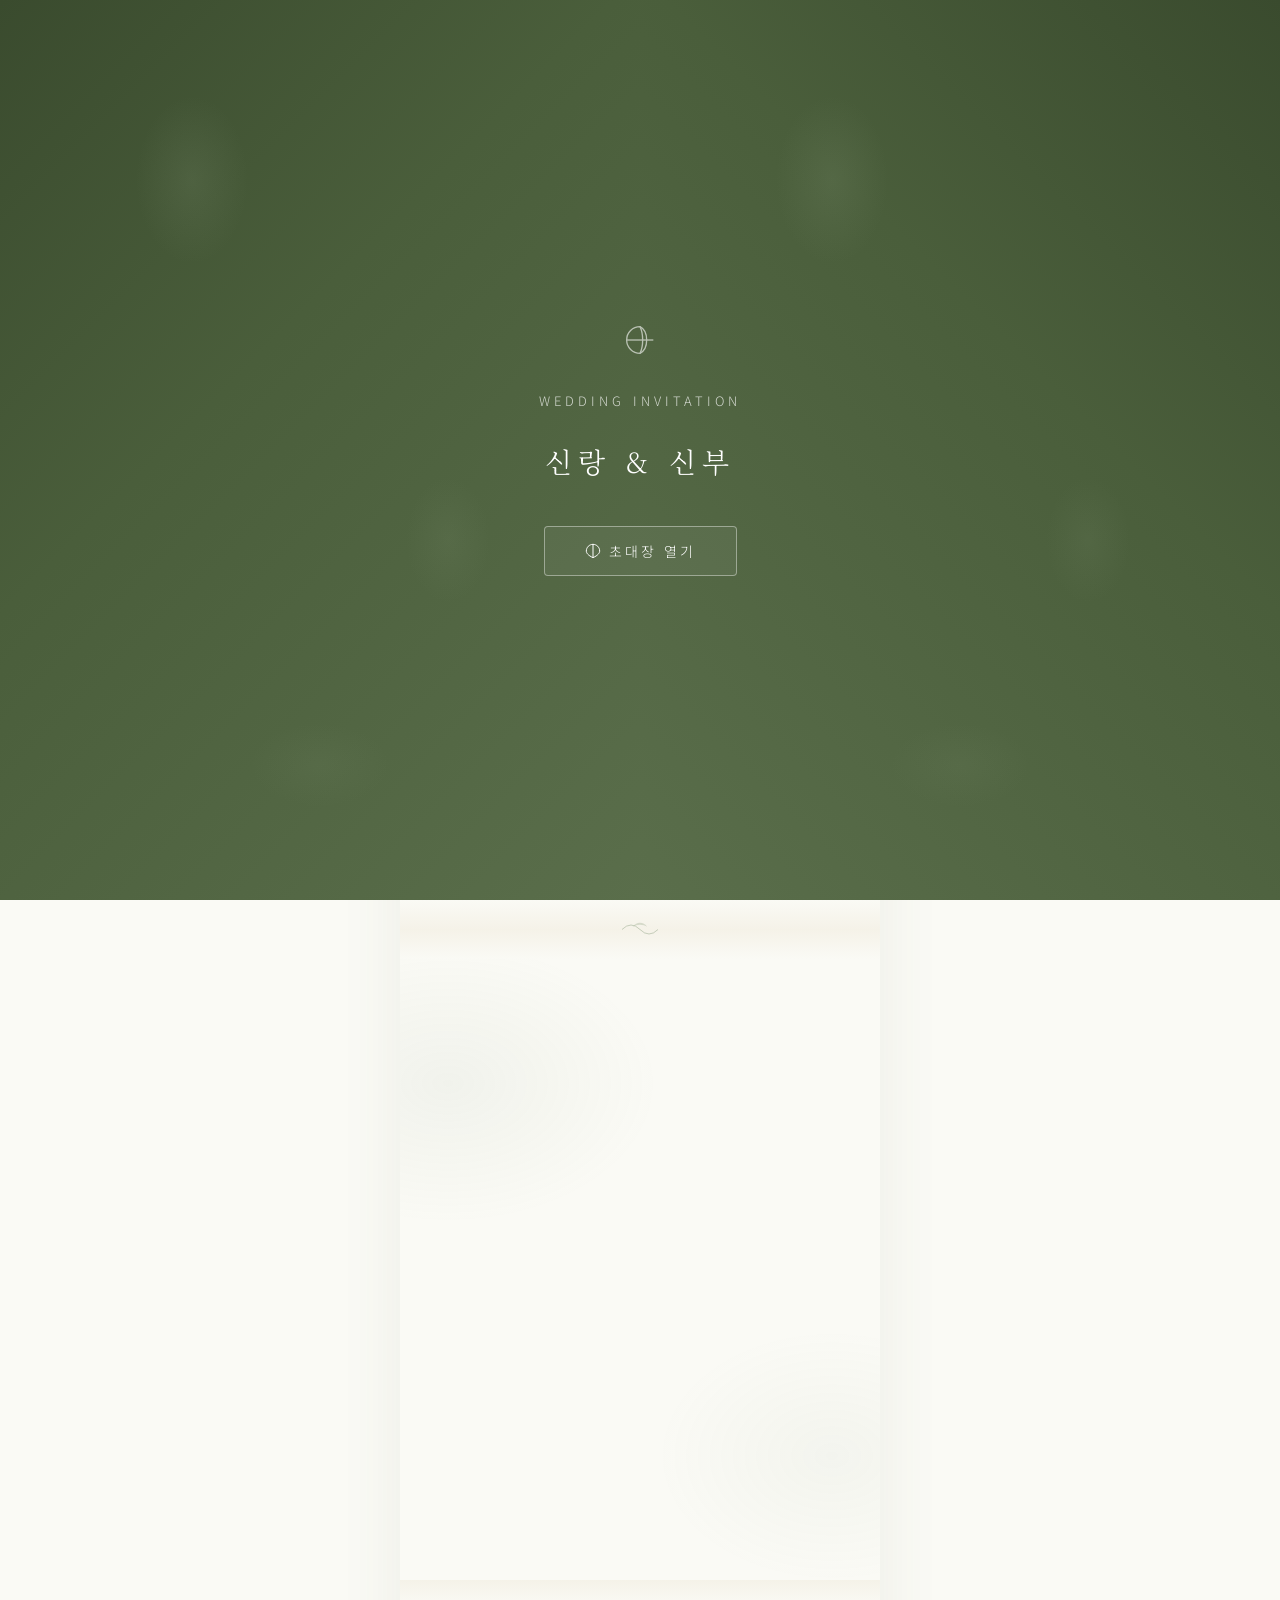
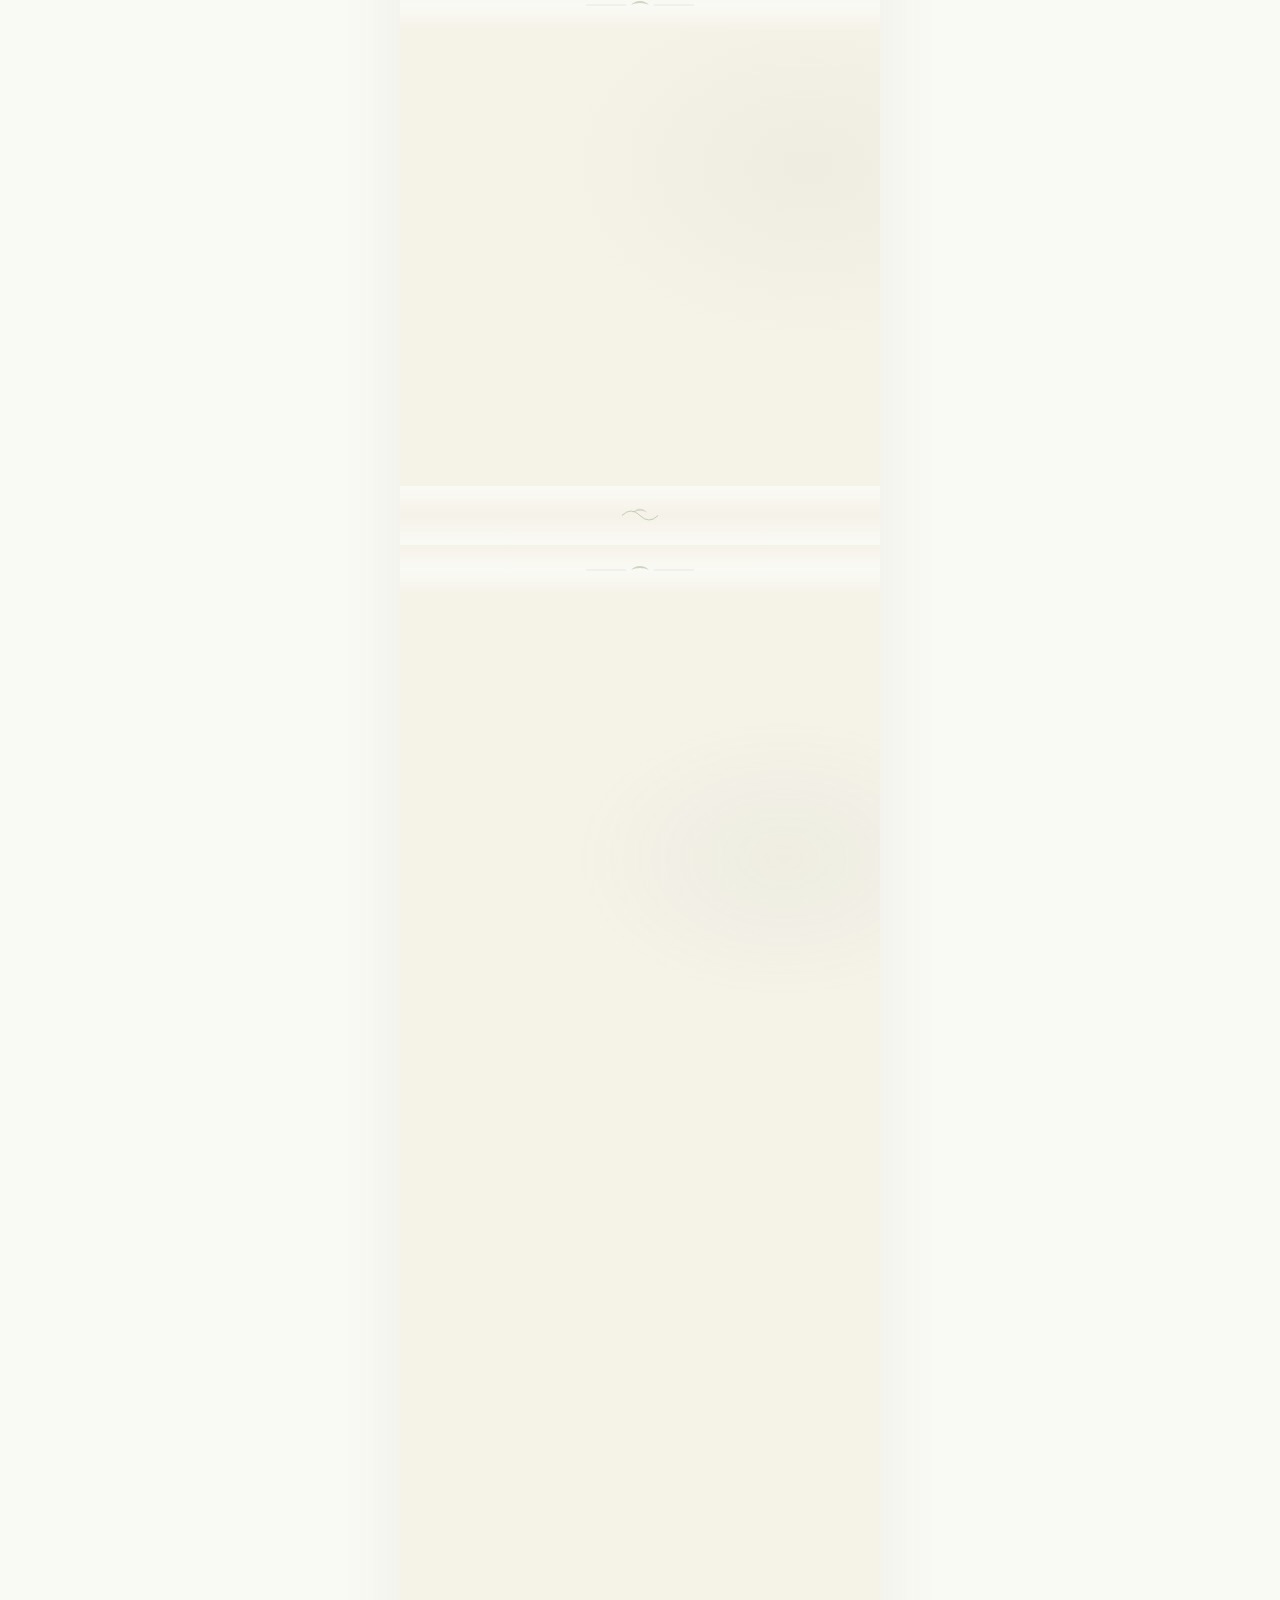
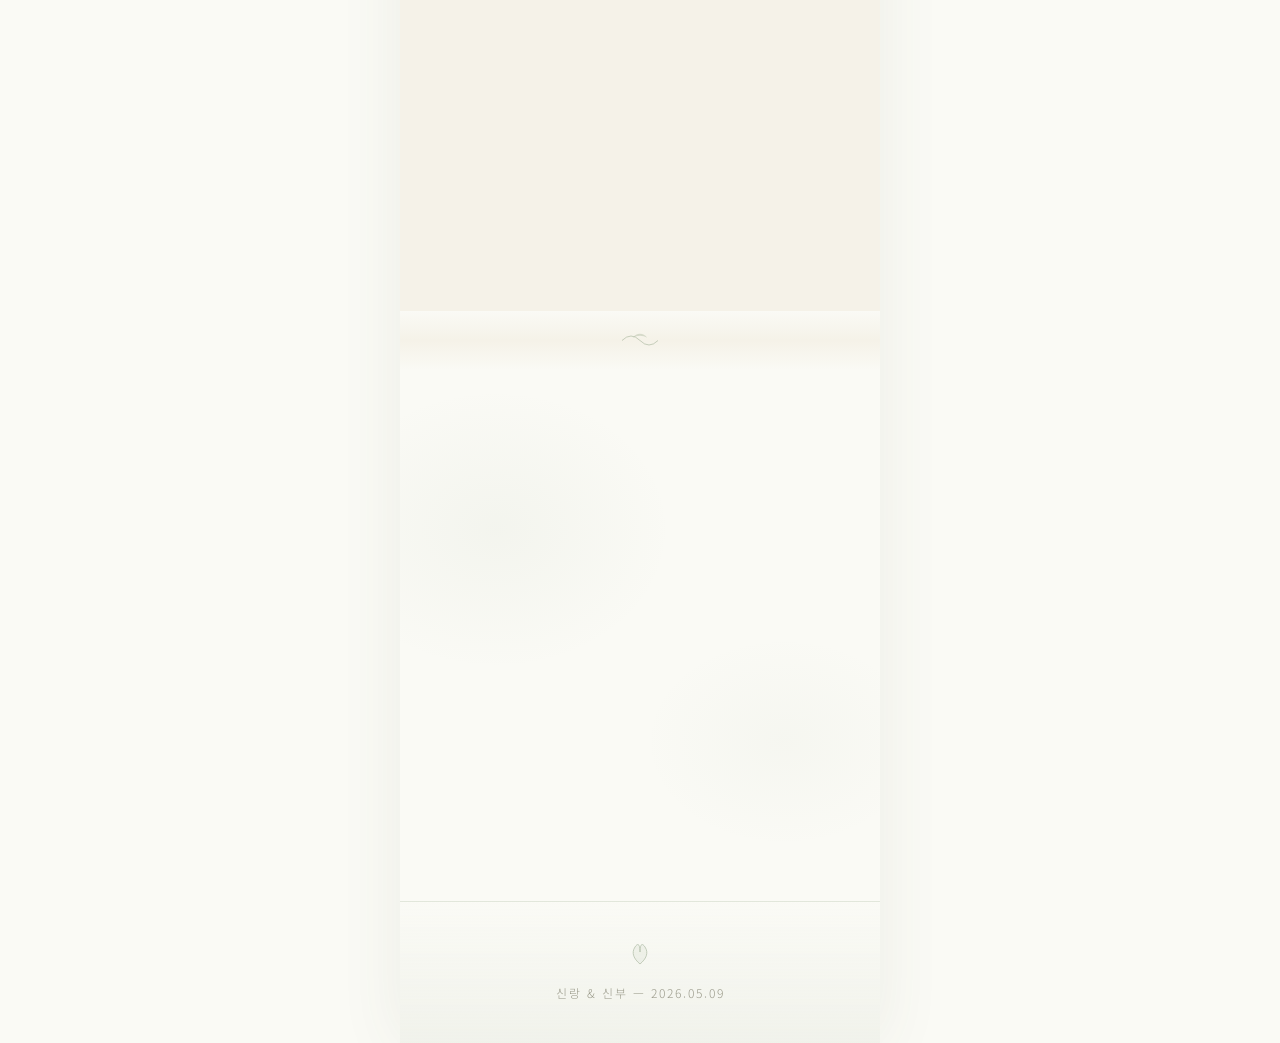
==== nature-green/index.html @ 56ec7556 "Normalize line endings and update location image Co-Authored-By: Claude Opus 4.6 (1M context) <norep" ====
<!DOCTYPE html>
<html lang="ko">
<head>
  <meta charset="UTF-8">
  <meta name="viewport" content="width=device-width, initial-scale=1.0, viewport-fit=cover">
  <meta name="format-detection" content="telephone=no">

  <!-- Meta / OG tags - config.js 값으로 script에서 동적 설정 -->
  <meta property="og:type" content="website">
  <meta property="og:title" content="">
  <meta property="og:description" content="">
  <meta property="og:image" content="">
  <meta name="description" content="">

  <title>Wedding Invitation</title>

  <!-- Fonts -->
  <link rel="preconnect" href="https://fonts.googleapis.com">
  <link rel="preconnect" href="https://fonts.gstatic.com" crossorigin>
  <link href="https://fonts.googleapis.com/css2?family=Noto+Serif+KR:wght@200;300;400;500;600;700&family=Noto+Sans+KR:wght@300;400;500;600&display=swap" rel="stylesheet">

  <link rel="stylesheet" href="styles.css">
  <script src="config.js"></script>
</head>
<body>

  <!-- ═══ Curtain Opening Animation ═══ -->
  <div id="curtain" class="curtain">
    <div class="curtain__left"></div>
    <div class="curtain__right"></div>
    <div class="curtain__content">
      <div class="curtain__leaf-icon">
        <svg width="32" height="32" viewBox="0 0 24 24" fill="none" stroke="currentColor" stroke-width="1"><path d="M12 2C6.5 2 2 6.5 2 12s4.5 10 10 10c1.5-3 2-6.5 2-10S13.5 5 12 2z"/><path d="M12 2c3 1.5 5 5 5 10s-2 8.5-5 10"/><path d="M2 12h20"/></svg>
      </div>
      <p class="curtain__subtitle">Wedding Invitation</p>
      <p class="curtain__names" id="curtainNames"></p>
      <button class="curtain__btn" id="curtainBtn">
        <svg width="16" height="16" viewBox="0 0 24 24" fill="none" stroke="currentColor" stroke-width="1.5"><path d="M12 2C6.5 2 2 6.5 2 12c0 3 2.5 6.5 10 10 7.5-3.5 10-7 10-10 0-5.5-4.5-10-10-10z"/><path d="M12 2v20"/></svg>
        초대장 열기
      </button>
    </div>
  </div>

  <!-- ═══ Falling Leaves ═══ -->
  <canvas id="leafCanvas" class="leaf-canvas"></canvas>

  <!-- ═══ Toast Notification ═══ -->
  <div id="toast" class="toast" aria-live="polite"></div>

  <!-- ═══ Photo Viewer Modal ═══ -->
  <div id="photoModal" class="photo-modal" role="dialog" aria-modal="true" aria-label="사진 보기">
    <button class="photo-modal__close" id="modalClose" aria-label="닫기">&times;</button>
    <button class="photo-modal__nav photo-modal__nav--prev" id="modalPrev" aria-label="이전 사진">&#8249;</button>
    <button class="photo-modal__nav photo-modal__nav--next" id="modalNext" aria-label="다음 사진">&#8250;</button>
    <div class="photo-modal__container" id="modalContainer">
      <img class="photo-modal__img" id="modalImg" src="" alt="사진" draggable="false">
    </div>
    <div class="photo-modal__counter" id="modalCounter"></div>
  </div>

  <!-- ═══ Main Content ═══ -->
  <main id="mainContent" class="main-content">

    <!-- ─── Hero Section ─── -->
    <section class="section hero" id="hero">
      <div class="hero__overlay"></div>
      <img class="hero__photo" id="heroPhoto" src="" alt="웨딩 사진" loading="eager">
      <div class="hero__content">
        <p class="hero__label animate-item" data-animate="fade-down">Wedding Invitation</p>
        <h1 class="hero__names animate-item" data-animate="fade-up" id="heroNames"></h1>
        <div class="hero__divider animate-item" data-animate="fade-in">
          <svg width="60" height="20" viewBox="0 0 60 20" fill="none">
            <path d="M5 10 Q15 2 30 10 Q45 18 55 10" stroke="rgba(255,255,255,0.5)" stroke-width="1" fill="none"/>
            <path d="M25 8 C28 3 32 3 35 8 C32 6 28 6 25 8z" fill="rgba(255,255,255,0.4)"/>
          </svg>
        </div>
        <p class="hero__date animate-item" data-animate="fade-up" id="heroDate"></p>
        <p class="hero__venue animate-item" data-animate="fade-up" id="heroVenue"></p>
      </div>

      <!-- Countdown -->
      <div class="countdown animate-item" data-animate="fade-up" id="countdown">
        <p class="countdown__label" id="countdownLabel"></p>
        <div class="countdown__timer">
          <div class="countdown__item">
            <span class="countdown__number" id="countDays">0</span>
            <span class="countdown__unit">일</span>
          </div>
          <div class="countdown__sep">:</div>
          <div class="countdown__item">
            <span class="countdown__number" id="countHours">0</span>
            <span class="countdown__unit">시간</span>
          </div>
          <div class="countdown__sep">:</div>
          <div class="countdown__item">
            <span class="countdown__number" id="countMinutes">0</span>
            <span class="countdown__unit">분</span>
          </div>
          <div class="countdown__sep">:</div>
          <div class="countdown__item">
            <span class="countdown__number" id="countSeconds">0</span>
            <span class="countdown__unit">초</span>
          </div>
        </div>
      </div>
    </section>

    <!-- ─── Leaf Divider ─── -->
    <div class="leaf-divider" aria-hidden="true">
      <svg viewBox="0 0 200 30" preserveAspectRatio="none">
        <path d="M80 15 Q90 5 100 15 Q110 25 120 15" stroke="var(--color-sage)" stroke-width="1" fill="none" opacity="0.5"/>
        <path d="M92 12 C96 6 104 6 108 12 C104 9 96 9 92 12z" fill="var(--color-sage)" opacity="0.3"/>
      </svg>
    </div>

    <!-- ─── Greeting Section ─── -->
    <section class="section greeting" id="greeting">
      <div class="section__inner">
        <div class="botanical-ornament animate-item" data-animate="fade-in" aria-hidden="true">
          <svg width="40" height="50" viewBox="0 0 40 50" fill="none">
            <path d="M20 48 L20 20" stroke="var(--color-sage)" stroke-width="1"/>
            <path d="M20 35 C12 30 8 22 12 15 C16 8 20 12 20 20" stroke="var(--color-sage)" stroke-width="1" fill="var(--color-sage)" fill-opacity="0.15"/>
            <path d="M20 30 C28 25 32 17 28 10 C24 3 20 7 20 15" stroke="var(--color-sage)" stroke-width="1" fill="var(--color-sage)" fill-opacity="0.15"/>
            <path d="M20 25 C14 22 11 16 14 11 C17 6 20 9 20 14" stroke="var(--color-forest)" stroke-width="0.8" fill="var(--color-forest)" fill-opacity="0.1"/>
          </svg>
        </div>
        <h2 class="section__title animate-item" data-animate="fade-up" id="greetingTitle"></h2>
        <p class="greeting__text animate-item" data-animate="fade-up" id="greetingContent"></p>
        <div class="greeting__parents animate-item" data-animate="fade-up" id="greetingParents"></div>
      </div>
    </section>

    <!-- ─── Leaf Divider ─── -->
    <div class="leaf-divider leaf-divider--alt" aria-hidden="true">
      <svg viewBox="0 0 200 20" preserveAspectRatio="none">
        <line x1="40" y1="10" x2="85" y2="10" stroke="var(--color-sage)" stroke-width="0.5" opacity="0.4"/>
        <path d="M90 10 C95 4 105 4 110 10 C105 7 95 7 90 10z" fill="var(--color-sage)" opacity="0.4"/>
        <line x1="115" y1="10" x2="160" y2="10" stroke="var(--color-sage)" stroke-width="0.5" opacity="0.4"/>
      </svg>
    </div>

    <!-- ─── Story Section ─── -->
    <section class="section story" id="story">
      <div class="section__inner">
        <h2 class="section__title animate-item" data-animate="fade-up" id="storyTitle"></h2>
        <p class="story__text animate-item" data-animate="fade-up" id="storyContent"></p>
        <div class="story__photos" id="storyPhotos"></div>
      </div>
    </section>

    <!-- ─── Leaf Divider ─── -->
    <div class="leaf-divider" aria-hidden="true">
      <svg viewBox="0 0 200 30" preserveAspectRatio="none">
        <path d="M80 15 Q90 5 100 15 Q110 25 120 15" stroke="var(--color-sage)" stroke-width="1" fill="none" opacity="0.5"/>
        <path d="M92 12 C96 6 104 6 108 12 C104 9 96 9 92 12z" fill="var(--color-sage)" opacity="0.3"/>
      </svg>
    </div>

    <!-- ─── Gallery Section ─── -->
    <section class="section gallery" id="gallery">
      <div class="section__inner">
        <h2 class="section__title animate-item" data-animate="fade-up">갤러리</h2>
        <div class="gallery__grid" id="galleryGrid"></div>
      </div>
    </section>

    <!-- ─── Leaf Divider ─── -->
    <div class="leaf-divider leaf-divider--alt" aria-hidden="true">
      <svg viewBox="0 0 200 20" preserveAspectRatio="none">
        <line x1="40" y1="10" x2="85" y2="10" stroke="var(--color-sage)" stroke-width="0.5" opacity="0.4"/>
        <path d="M90 10 C95 4 105 4 110 10 C105 7 95 7 90 10z" fill="var(--color-sage)" opacity="0.4"/>
        <line x1="115" y1="10" x2="160" y2="10" stroke="var(--color-sage)" stroke-width="0.5" opacity="0.4"/>
      </svg>
    </div>

    <!-- ─── Location Section ─── -->
    <section class="section location" id="location">
      <div class="section__inner">
        <h2 class="section__title animate-item" data-animate="fade-up">오시는 길</h2>
        <div class="location__info animate-item" data-animate="fade-up">
          <p class="location__venue" id="locationVenue"></p>
          <p class="location__hall" id="locationHall"></p>
          <p class="location__address" id="locationAddress"></p>
          <p class="location__tel" id="locationTel"></p>
        </div>
        <button class="btn btn--text location__copy animate-item" data-animate="fade-up" id="copyAddressBtn">
          <svg width="16" height="16" viewBox="0 0 24 24" fill="none" stroke="currentColor" stroke-width="1.5"><rect x="9" y="9" width="13" height="13" rx="2"/><path d="M5 15H4a2 2 0 01-2-2V4a2 2 0 012-2h9a2 2 0 012 2v1"/></svg>
          주소 복사
        </button>
        <div class="location__map animate-item" data-animate="scale-in">
          <img class="location__map-img" id="locationMapImg" src="" alt="약도" loading="lazy">
        </div>
        <div class="location__links animate-item" data-animate="fade-up">
          <a class="btn btn--kakao" id="kakaoMapBtn" href="#" target="_blank" rel="noopener">카카오맵</a>
          <a class="btn btn--naver" id="naverMapBtn" href="#" target="_blank" rel="noopener">네이버지도</a>
        </div>

        <!-- Calendar -->
        <div class="calendar-inline animate-item" data-animate="scale-in">
          <div class="calendar" id="calendarGrid"></div>
          <div class="calendar-actions">
            <a class="btn btn--outline" id="googleCalBtn" href="#" target="_blank" rel="noopener">
              <svg width="18" height="18" viewBox="0 0 24 24" fill="none" stroke="currentColor" stroke-width="1.5"><rect x="3" y="4" width="18" height="18" rx="2"/><path d="M16 2v4M8 2v4M3 10h18M8 14h.01M12 14h.01M16 14h.01M8 18h.01M12 18h.01"/></svg>
              Google 캘린더
            </a>
            <button class="btn btn--outline" id="icsDownloadBtn">
              <svg width="18" height="18" viewBox="0 0 24 24" fill="none" stroke="currentColor" stroke-width="1.5"><rect x="3" y="4" width="18" height="18" rx="2"/><path d="M16 2v4M8 2v4M3 10h18"/><path d="M12 14v4M10 16l2 2 2-2"/></svg>
              Apple 캘린더
            </button>
          </div>
        </div>
      </div>
    </section>

    <!-- ─── Leaf Divider ─── -->
    <div class="leaf-divider" aria-hidden="true">
      <svg viewBox="0 0 200 30" preserveAspectRatio="none">
        <path d="M80 15 Q90 5 100 15 Q110 25 120 15" stroke="var(--color-sage)" stroke-width="1" fill="none" opacity="0.5"/>
        <path d="M92 12 C96 6 104 6 108 12 C104 9 96 9 92 12z" fill="var(--color-sage)" opacity="0.3"/>
      </svg>
    </div>

    <!-- ─── Account Section (축의금) ─── -->
    <section class="section account" id="account">
      <div class="section__inner">
        <div class="botanical-ornament animate-item" data-animate="fade-in" aria-hidden="true">
          <svg width="30" height="30" viewBox="0 0 30 30" fill="none">
            <path d="M15 28 C8 22 3 15 8 8 C13 1 15 8 15 15" stroke="var(--color-sage)" stroke-width="1" fill="var(--color-sage)" fill-opacity="0.15"/>
            <path d="M15 28 C22 22 27 15 22 8 C17 1 15 8 15 15" stroke="var(--color-sage)" stroke-width="1" fill="var(--color-sage)" fill-opacity="0.15"/>
          </svg>
        </div>
        <h2 class="section__title animate-item" data-animate="fade-up">마음 전하실 곳</h2>
        <p class="account__desc animate-item" data-animate="fade-up">축하의 마음을 담아 축의금을 전달해 보세요.</p>

        <!-- Groom Accounts -->
        <div class="accordion animate-item" data-animate="fade-up">
          <button class="accordion__trigger" id="groomAccordion" aria-expanded="false">
            <span class="accordion__icon">
              <svg width="16" height="16" viewBox="0 0 24 24" fill="none" stroke="currentColor" stroke-width="1.5"><path d="M12 2C6.5 2 2 6.5 2 12c0 3 2.5 6.5 10 10 7.5-3.5 10-7 10-10 0-5.5-4.5-10-10-10z"/><path d="M12 2v20"/></svg>
            </span>
            <span>신랑측 계좌번호</span>
            <svg class="accordion__arrow" width="20" height="20" viewBox="0 0 24 24" fill="none" stroke="currentColor" stroke-width="2"><polyline points="6 9 12 15 18 9"/></svg>
          </button>
          <div class="accordion__panel" id="groomAccordionPanel">
            <div class="accordion__panel-inner" id="groomAccountList"></div>
          </div>
        </div>

        <!-- Bride Accounts -->
        <div class="accordion animate-item" data-animate="fade-up">
          <button class="accordion__trigger" id="brideAccordion" aria-expanded="false">
            <span class="accordion__icon">
              <svg width="16" height="16" viewBox="0 0 24 24" fill="none" stroke="currentColor" stroke-width="1.5"><path d="M12 2C6.5 2 2 6.5 2 12c0 3 2.5 6.5 10 10 7.5-3.5 10-7 10-10 0-5.5-4.5-10-10-10z"/><path d="M12 2v20"/></svg>
            </span>
            <span>신부측 계좌번호</span>
            <svg class="accordion__arrow" width="20" height="20" viewBox="0 0 24 24" fill="none" stroke="currentColor" stroke-width="2"><polyline points="6 9 12 15 18 9"/></svg>
          </button>
          <div class="accordion__panel" id="brideAccordionPanel">
            <div class="accordion__panel-inner" id="brideAccountList"></div>
          </div>
        </div>
      </div>
    </section>

    <!-- ─── Footer ─── -->
    <footer class="footer">
      <div class="footer__leaf" aria-hidden="true">
        <svg width="20" height="24" viewBox="0 0 20 24" fill="none">
          <path d="M10 22 C4 17 1 11 5 5 C9 -1 10 5 10 10" stroke="var(--color-sage)" stroke-width="0.8" fill="var(--color-sage)" fill-opacity="0.15"/>
          <path d="M10 22 C16 17 19 11 15 5 C11 -1 10 5 10 10" stroke="var(--color-sage)" stroke-width="0.8" fill="var(--color-sage)" fill-opacity="0.15"/>
        </svg>
      </div>
      <p class="footer__text" id="footerText"></p>
    </footer>

  </main>

  <script src="script.js"></script>
</body>
</html>
---- nature-green/styles.css ----
/* ═══════════════════════════════════════════
   Nature Green Wedding Invitation
   Korean Mobile 청첩장 - Styles
   ═══════════════════════════════════════════ */

/* ─── CSS Variables ─── */
:root {
  --color-sage: #8B9E7E;
  --color-sage-light: #a8b89e;
  --color-sage-lighter: #c5d2bc;
  --color-forest: #4A5E3B;
  --color-forest-dark: #3a4b2e;
  --color-cream: #F5F2E8;
  --color-warm-white: #FAFAF5;
  --color-brown: #8B7355;
  --color-brown-light: #a89578;

  --color-bg: var(--color-warm-white);
  --color-bg-warm: var(--color-cream);
  --color-bg-card: #ffffff;
  --color-text: #3d3d32;
  --color-text-light: #6b6b5e;
  --color-text-muted: #9a9a8a;
  --color-accent: var(--color-sage);
  --color-accent-light: var(--color-sage-light);
  --color-accent-dark: var(--color-forest);
  --color-border: #ddd8cc;
  --color-divider: #ccc7b8;
  --color-overlay: rgba(58, 64, 50, 0.6);
  --color-kakao: #fee500;
  --color-naver: #03c75a;
  --color-white: #ffffff;
  --color-toast-bg: rgba(74, 94, 59, 0.92);

  --font-serif: 'Noto Serif KR', 'Georgia', serif;
  --font-sans: 'Noto Sans KR', 'Apple SD Gothic Neo', sans-serif;

  --spacing-xs: 0.5rem;
  --spacing-sm: 1rem;
  --spacing-md: 1.5rem;
  --spacing-lg: 2.5rem;
  --spacing-xl: 4rem;
  --spacing-2xl: 6rem;

  --radius-sm: 4px;
  --radius-md: 8px;
  --radius-lg: 16px;

  --transition: 0.3s ease;
  --transition-slow: 0.6s ease;

  --safe-top: env(safe-area-inset-top, 0px);
  --safe-bottom: env(safe-area-inset-bottom, 0px);
  --safe-left: env(safe-area-inset-left, 0px);
  --safe-right: env(safe-area-inset-right, 0px);
}

/* ─── Reset & Base ─── */
*,
*::before,
*::after {
  margin: 0;
  padding: 0;
  box-sizing: border-box;
}

html {
  font-size: 16px;
  -webkit-text-size-adjust: 100%;
  scroll-behavior: smooth;
}

body {
  font-family: var(--font-serif);
  color: var(--color-text);
  background-color: var(--color-bg);
  line-height: 1.8;
  -webkit-font-smoothing: antialiased;
  -moz-osx-font-smoothing: grayscale;
  overflow-x: hidden;
  padding-top: var(--safe-top);
  padding-bottom: var(--safe-bottom);
  padding-left: var(--safe-left);
  padding-right: var(--safe-right);
}

body.no-scroll {
  overflow: hidden;
  position: fixed;
  width: 100%;
}

img {
  display: block;
  max-width: 100%;
  height: auto;
}

button {
  cursor: pointer;
  font-family: inherit;
  border: none;
  background: none;
  color: inherit;
}

a {
  color: inherit;
  text-decoration: none;
}

/* ─── Utility ─── */
.sr-only {
  position: absolute;
  width: 1px;
  height: 1px;
  padding: 0;
  margin: -1px;
  overflow: hidden;
  clip: rect(0, 0, 0, 0);
  white-space: nowrap;
  border: 0;
}

/* ═══════════════════════════════════════════
   Curtain Opening Animation
   ═══════════════════════════════════════════ */
.curtain {
  position: fixed;
  inset: 0;
  z-index: 9999;
  display: flex;
  align-items: center;
  justify-content: center;
}

.curtain__left,
.curtain__right {
  position: absolute;
  top: 0;
  width: 50%;
  height: 100%;
  transition: transform 1.2s cubic-bezier(0.77, 0, 0.18, 1);
  will-change: transform;
}

.curtain__left {
  left: 0;
  background: linear-gradient(135deg, #3a4b2e 0%, #4A5E3B 40%, #5a6e4b 100%);
}

.curtain__right {
  right: 0;
  background: linear-gradient(225deg, #3a4b2e 0%, #4A5E3B 40%, #5a6e4b 100%);
}

/* Botanical texture on curtain panels */
.curtain__left::after,
.curtain__right::after {
  content: '';
  position: absolute;
  inset: 0;
  background:
    radial-gradient(ellipse 80px 120px at 30% 20%, rgba(139,158,126,0.15) 0%, transparent 70%),
    radial-gradient(ellipse 60px 90px at 70% 60%, rgba(139,158,126,0.1) 0%, transparent 70%),
    radial-gradient(ellipse 100px 60px at 50% 85%, rgba(139,158,126,0.08) 0%, transparent 70%);
  pointer-events: none;
}

.curtain.is-open .curtain__left {
  transform: translateX(-100%);
}

.curtain.is-open .curtain__right {
  transform: translateX(100%);
}

.curtain.is-open .curtain__content {
  opacity: 0;
  transform: scale(0.9);
}

.curtain.is-hidden {
  display: none;
}

.curtain__content {
  position: relative;
  z-index: 1;
  text-align: center;
  color: var(--color-white);
  transition: opacity 0.5s ease, transform 0.5s ease;
}

.curtain__leaf-icon {
  margin-bottom: var(--spacing-md);
  opacity: 0.6;
}

.curtain__subtitle {
  font-family: var(--font-sans);
  font-size: 0.8125rem;
  font-weight: 300;
  letter-spacing: 4px;
  text-transform: uppercase;
  margin-bottom: var(--spacing-md);
  opacity: 0.75;
}

.curtain__names {
  font-family: var(--font-serif);
  font-size: 1.75rem;
  font-weight: 300;
  letter-spacing: 6px;
  margin-bottom: var(--spacing-lg);
}

.curtain__btn {
  display: inline-flex;
  align-items: center;
  gap: 0.5rem;
  padding: 0.875rem 2.5rem;
  border: 1px solid rgba(255, 255, 255, 0.4);
  color: var(--color-white);
  font-family: var(--font-sans);
  font-size: 0.875rem;
  font-weight: 300;
  letter-spacing: 3px;
  background: rgba(255, 255, 255, 0.05);
  transition: var(--transition);
  cursor: pointer;
  border-radius: var(--radius-sm);
}

.curtain__btn:hover,
.curtain__btn:focus {
  background: rgba(255, 255, 255, 0.12);
  border-color: rgba(255, 255, 255, 0.7);
}

/* ═══════════════════════════════════════════
   Falling Leaves Canvas
   ═══════════════════════════════════════════ */
.leaf-canvas {
  position: fixed;
  inset: 0;
  z-index: 100;
  pointer-events: none;
  width: 100%;
  height: 100%;
}

/* ═══════════════════════════════════════════
   Toast
   ═══════════════════════════════════════════ */
.toast {
  position: fixed;
  bottom: calc(2rem + var(--safe-bottom));
  left: 50%;
  transform: translateX(-50%) translateY(20px);
  background: var(--color-toast-bg);
  color: var(--color-white);
  padding: 0.75rem 1.5rem;
  border-radius: 100px;
  font-family: var(--font-sans);
  font-size: 0.8125rem;
  font-weight: 300;
  z-index: 10000;
  opacity: 0;
  transition: opacity 0.3s ease, transform 0.3s ease;
  pointer-events: none;
  white-space: nowrap;
}

.toast.is-visible {
  opacity: 1;
  transform: translateX(-50%) translateY(0);
}

/* ═══════════════════════════════════════════
   Photo Modal
   ═══════════════════════════════════════════ */
.photo-modal {
  position: fixed;
  inset: 0;
  z-index: 9000;
  background: rgba(0, 0, 0, 0.95);
  display: flex;
  align-items: center;
  justify-content: center;
  opacity: 0;
  visibility: hidden;
  transition: opacity 0.3s ease, visibility 0.3s ease;
}

.photo-modal.is-open {
  opacity: 1;
  visibility: visible;
}

.photo-modal__close {
  position: absolute;
  top: calc(1rem + var(--safe-top));
  right: calc(1rem + var(--safe-right));
  color: var(--color-white);
  font-size: 2rem;
  width: 44px;
  height: 44px;
  display: flex;
  align-items: center;
  justify-content: center;
  z-index: 2;
  opacity: 0.8;
  transition: opacity var(--transition);
}

.photo-modal__close:hover {
  opacity: 1;
}

.photo-modal__nav {
  position: absolute;
  top: 50%;
  transform: translateY(-50%);
  color: var(--color-white);
  font-size: 2.5rem;
  width: 48px;
  height: 48px;
  display: flex;
  align-items: center;
  justify-content: center;
  z-index: 2;
  opacity: 0.7;
  transition: opacity var(--transition);
}

.photo-modal__nav:hover {
  opacity: 1;
}

.photo-modal__nav--prev {
  left: calc(0.5rem + var(--safe-left));
}

.photo-modal__nav--next {
  right: calc(0.5rem + var(--safe-right));
}

.photo-modal__container {
  width: 100%;
  height: 100%;
  display: flex;
  align-items: center;
  justify-content: center;
  padding: 3.5rem 2.5rem;
  touch-action: pan-y;
  user-select: none;
  -webkit-user-select: none;
}

.photo-modal__img {
  max-width: 100%;
  max-height: 100%;
  object-fit: contain;
  transition: transform 0.3s ease;
}

.photo-modal__counter {
  position: absolute;
  bottom: calc(1.5rem + var(--safe-bottom));
  left: 50%;
  transform: translateX(-50%);
  color: rgba(255, 255, 255, 0.7);
  font-family: var(--font-sans);
  font-size: 0.875rem;
  letter-spacing: 2px;
}

/* ═══════════════════════════════════════════
   Main Content
   ═══════════════════════════════════════════ */
.main-content {
  max-width: 100%;
  overflow: hidden;
}

/* ─── Section Base ─── */
.section {
  padding: var(--spacing-2xl) 0;
  position: relative;
}

.section__inner {
  max-width: 640px;
  margin: 0 auto;
  padding: 0 var(--spacing-md);
  text-align: center;
}

.section__title {
  font-family: var(--font-serif);
  font-size: 1.25rem;
  font-weight: 300;
  letter-spacing: 4px;
  margin-bottom: var(--spacing-lg);
  color: var(--color-forest);
}

/* ─── Botanical Ornaments ─── */
.botanical-ornament {
  margin-bottom: var(--spacing-md);
  display: flex;
  justify-content: center;
}

/* ─── Leaf Dividers between sections ─── */
.leaf-divider {
  display: flex;
  justify-content: center;
  align-items: center;
  padding: var(--spacing-sm) 0;
  background: linear-gradient(180deg, var(--color-warm-white) 0%, var(--color-cream) 50%, var(--color-warm-white) 100%);
}

.leaf-divider svg {
  width: 120px;
  height: auto;
}

.leaf-divider--alt {
  background: linear-gradient(180deg, var(--color-cream) 0%, var(--color-warm-white) 50%, var(--color-cream) 100%);
}

/* ═══════════════════════════════════════════
   Hero Section
   ═══════════════════════════════════════════ */
.hero {
  position: relative;
  min-height: 100vh;
  min-height: 100dvh;
  display: flex;
  flex-direction: column;
  align-items: center;
  justify-content: flex-end;
  padding: 0;
  overflow: hidden;
  background-color: var(--color-forest-dark);
}

.hero__overlay {
  position: absolute;
  inset: 0;
  background: linear-gradient(
    to bottom,
    transparent 0%,
    transparent 35%,
    rgba(58, 75, 46, 0.2) 55%,
    rgba(58, 75, 46, 0.55) 75%,
    rgba(58, 75, 46, 0.85) 100%
  );
  z-index: 1;
}

.hero__photo {
  position: absolute;
  inset: 0;
  width: 100%;
  height: 100%;
  object-fit: cover;
  object-position: center 30%;
}

.hero__content {
  position: relative;
  z-index: 2;
  text-align: center;
  color: var(--color-white);
  padding: 0 var(--spacing-md) var(--spacing-lg);
  width: 100%;
}

.hero__label {
  font-family: var(--font-sans);
  font-size: 0.8125rem;
  font-weight: 300;
  letter-spacing: 6px;
  text-transform: uppercase;
  margin-bottom: var(--spacing-sm);
  opacity: 0.8;
}

.hero__names {
  font-family: var(--font-serif);
  font-size: 2rem;
  font-weight: 200;
  letter-spacing: 8px;
  margin-bottom: var(--spacing-md);
  line-height: 1.4;
}

.hero__divider {
  display: flex;
  justify-content: center;
  margin-bottom: var(--spacing-md);
}

.hero__date,
.hero__venue {
  font-family: var(--font-sans);
  font-size: 0.8125rem;
  font-weight: 300;
  letter-spacing: 2px;
  opacity: 0.85;
  line-height: 1.6;
}

.hero__venue {
  margin-top: 0.25rem;
}

/* ─── Countdown ─── */
.countdown {
  position: relative;
  z-index: 2;
  padding: var(--spacing-lg) var(--spacing-md) calc(var(--spacing-lg) + var(--safe-bottom));
  text-align: center;
  color: var(--color-white);
}

.countdown__label {
  font-family: var(--font-sans);
  font-size: 0.75rem;
  font-weight: 300;
  letter-spacing: 3px;
  opacity: 0.7;
  margin-bottom: var(--spacing-sm);
}

.countdown__timer {
  display: flex;
  align-items: center;
  justify-content: center;
  gap: 0.5rem;
}

.countdown__item {
  display: flex;
  flex-direction: column;
  align-items: center;
  min-width: 3.5rem;
}

.countdown__number {
  font-family: var(--font-sans);
  font-size: 2rem;
  font-weight: 300;
  line-height: 1;
  letter-spacing: 2px;
}

.countdown__unit {
  font-family: var(--font-sans);
  font-size: 0.625rem;
  font-weight: 300;
  letter-spacing: 2px;
  opacity: 0.6;
  margin-top: 0.25rem;
}

.countdown__sep {
  font-family: var(--font-sans);
  font-size: 1.5rem;
  font-weight: 300;
  opacity: 0.4;
  margin-top: -1rem;
}

/* ═══════════════════════════════════════════
   Greeting Section
   ═══════════════════════════════════════════ */
.greeting {
  background:
    radial-gradient(ellipse 300px 200px at 10% 20%, rgba(139,158,126,0.08) 0%, transparent 70%),
    radial-gradient(ellipse 250px 180px at 90% 80%, rgba(139,158,126,0.06) 0%, transparent 70%),
    var(--color-warm-white);
}

.greeting__text {
  font-size: 0.9375rem;
  font-weight: 300;
  line-height: 2;
  color: var(--color-text-light);
  white-space: pre-line;
  margin-bottom: var(--spacing-xl);
}

.greeting__parents {
  font-size: 0.875rem;
  font-weight: 300;
  line-height: 2.2;
  color: var(--color-text);
  letter-spacing: 1px;
}

.greeting__parents .parent-row {
  display: flex;
  align-items: center;
  justify-content: center;
  gap: 0.5rem;
}

.greeting__parents .parent-dot {
  color: var(--color-sage);
  font-size: 0.5rem;
}

.greeting__parents .child-name {
  font-weight: 500;
  color: var(--color-forest);
}

.greeting__parents .deceased::before {
  content: "故 ";
  font-size: 0.75em;
  opacity: 0.6;
}

/* ═══════════════════════════════════════════
   Story Section
   ═══════════════════════════════════════════ */
.story {
  background:
    radial-gradient(ellipse 350px 250px at 85% 30%, rgba(139,158,126,0.06) 0%, transparent 70%),
    var(--color-cream);
}

.story__text {
  font-size: 0.9375rem;
  font-weight: 300;
  line-height: 2;
  color: var(--color-text-light);
  white-space: pre-line;
  margin-bottom: var(--spacing-xl);
}

.story__photos {
  display: flex;
  flex-direction: column;
  gap: var(--spacing-md);
}

.story__photo-item {
  border-radius: var(--radius-md);
  overflow: hidden;
  cursor: pointer;
  box-shadow: 0 4px 20px rgba(74, 94, 59, 0.1);
}

.story__photo-item img {
  width: 100%;
  aspect-ratio: 4 / 3;
  object-fit: cover;
  transition: transform var(--transition-slow);
}

.story__photo-item:hover img {
  transform: scale(1.03);
}

/* ═══════════════════════════════════════════
   Gallery Section
   ═══════════════════════════════════════════ */
.gallery {
  background:
    radial-gradient(ellipse 200px 200px at 15% 50%, rgba(139,158,126,0.05) 0%, transparent 70%),
    var(--color-warm-white);
}

.gallery__grid {
  display: grid;
  grid-template-columns: repeat(3, 1fr);
  gap: 3px;
}

.gallery__item {
  position: relative;
  aspect-ratio: 1;
  overflow: hidden;
  cursor: pointer;
  border-radius: 2px;
}

.gallery__item img {
  width: 100%;
  height: 100%;
  object-fit: cover;
  transition: transform var(--transition-slow);
}

.gallery__item:hover img {
  transform: scale(1.08);
}

/* ═══════════════════════════════════════════
   Location Section
   ═══════════════════════════════════════════ */
.location {
  background:
    radial-gradient(ellipse 300px 200px at 80% 20%, rgba(139,158,126,0.06) 0%, transparent 70%),
    var(--color-cream);
}

.location__info {
  margin-bottom: var(--spacing-md);
}

.location__venue {
  font-size: 1.0625rem;
  font-weight: 500;
  margin-bottom: 0.25rem;
  letter-spacing: 1px;
  color: var(--color-forest);
}

.location__hall {
  font-family: var(--font-sans);
  font-size: 0.875rem;
  font-weight: 300;
  color: var(--color-text-light);
  margin-bottom: var(--spacing-xs);
}

.location__address {
  font-family: var(--font-sans);
  font-size: 0.8125rem;
  font-weight: 300;
  color: var(--color-text-muted);
  line-height: 1.6;
}

.location__tel {
  font-family: var(--font-sans);
  font-size: 0.8125rem;
  font-weight: 300;
  color: var(--color-text-muted);
  margin-top: 0.25rem;
}

.location__copy {
  margin-bottom: var(--spacing-lg);
}

.location__map {
  margin-bottom: var(--spacing-lg);
  border-radius: var(--radius-md);
  overflow: hidden;
  box-shadow: 0 4px 20px rgba(74, 94, 59, 0.1);
}

.location__map-img {
  width: 100%;
  aspect-ratio: 16 / 10;
  object-fit: cover;
}

.location__links {
  display: flex;
  gap: var(--spacing-sm);
  justify-content: center;
  margin-bottom: var(--spacing-xl);
}

/* ─── Calendar (inline in location) ─── */
.calendar-inline {
  margin-top: var(--spacing-lg);
}

.calendar {
  max-width: 360px;
  margin: 0 auto var(--spacing-lg);
  background: var(--color-bg-card);
  border-radius: var(--radius-lg);
  padding: var(--spacing-md);
  box-shadow: 0 2px 20px rgba(74, 94, 59, 0.06);
  border: 1px solid rgba(139, 158, 126, 0.15);
}

.calendar__header {
  font-family: var(--font-sans);
  font-size: 1.125rem;
  font-weight: 400;
  letter-spacing: 2px;
  margin-bottom: var(--spacing-sm);
  color: var(--color-forest);
}

.calendar__weekdays {
  display: grid;
  grid-template-columns: repeat(7, 1fr);
  gap: 0;
  margin-bottom: 0.25rem;
}

.calendar__weekday {
  font-family: var(--font-sans);
  font-size: 0.6875rem;
  font-weight: 400;
  color: var(--color-text-muted);
  text-align: center;
  padding: 0.5rem 0;
}

.calendar__weekday:first-child {
  color: #c97070;
}

.calendar__weekday:last-child {
  color: #6a8caf;
}

.calendar__days {
  display: grid;
  grid-template-columns: repeat(7, 1fr);
  gap: 0;
}

.calendar__day {
  text-align: center;
  padding: 0.5rem 0;
  font-family: var(--font-sans);
  font-size: 0.8125rem;
  font-weight: 300;
  color: var(--color-text-light);
  position: relative;
}

.calendar__day:nth-child(7n+1) {
  color: #c97070;
}

.calendar__day:nth-child(7n) {
  color: #6a8caf;
}

.calendar__day.is-empty {
  visibility: hidden;
}

.calendar__day.is-today {
  font-weight: 700;
  color: #fff;
  background: var(--color-sage);
  border-radius: 50%;
}

.calendar-actions {
  display: flex;
  gap: var(--spacing-sm);
  justify-content: center;
  flex-wrap: wrap;
}

/* ═══════════════════════════════════════════
   Account Section (축의금)
   ═══════════════════════════════════════════ */
.account {
  background:
    radial-gradient(ellipse 250px 200px at 20% 30%, rgba(139,158,126,0.06) 0%, transparent 70%),
    radial-gradient(ellipse 200px 150px at 80% 70%, rgba(139,158,126,0.04) 0%, transparent 70%),
    var(--color-warm-white);
}

.account__desc {
  font-family: var(--font-sans);
  font-size: 0.875rem;
  font-weight: 300;
  color: var(--color-text-light);
  margin-bottom: var(--spacing-lg);
}

/* ─── Accordion ─── */
.accordion {
  max-width: 400px;
  margin: 0 auto var(--spacing-sm);
  border: 1px solid rgba(139, 158, 126, 0.25);
  border-radius: var(--radius-md);
  overflow: hidden;
  background: var(--color-bg-card);
}

.accordion__trigger {
  display: flex;
  align-items: center;
  justify-content: space-between;
  width: 100%;
  padding: 1rem 1.25rem;
  font-family: var(--font-sans);
  font-size: 0.875rem;
  font-weight: 400;
  letter-spacing: 1px;
  transition: background var(--transition);
}

.accordion__trigger:hover {
  background: rgba(139, 158, 126, 0.06);
}

.accordion__trigger span:nth-child(2) {
  flex: 1;
  text-align: left;
  margin-left: 0.5rem;
}

.accordion__icon {
  color: var(--color-sage);
  font-size: 0.875rem;
  display: flex;
  align-items: center;
}

.accordion__arrow {
  transition: transform var(--transition);
  flex-shrink: 0;
  color: var(--color-sage);
}

.accordion__trigger[aria-expanded="true"] .accordion__arrow {
  transform: rotate(180deg);
}

.accordion__panel {
  max-height: 0;
  overflow: hidden;
  transition: max-height 0.4s ease;
}

.accordion__panel-inner {
  padding: 0 1.25rem 1rem;
}

.account-item {
  display: flex;
  align-items: center;
  justify-content: space-between;
  padding: 0.75rem 0;
  border-bottom: 1px solid var(--color-border);
}

.account-item:last-child {
  border-bottom: none;
}

.account-item__info {
  text-align: left;
}

.account-item__role {
  font-family: var(--font-sans);
  font-size: 0.6875rem;
  font-weight: 300;
  color: var(--color-text-muted);
  letter-spacing: 1px;
}

.account-item__detail {
  font-family: var(--font-sans);
  font-size: 0.8125rem;
  font-weight: 300;
  color: var(--color-text);
  margin-top: 0.125rem;
}

.account-item__name {
  font-weight: 400;
}

.account-item__copy {
  display: flex;
  align-items: center;
  gap: 0.25rem;
  padding: 0.5rem 0.75rem;
  font-family: var(--font-sans);
  font-size: 0.75rem;
  font-weight: 300;
  color: var(--color-forest);
  border: 1px solid var(--color-sage-light);
  border-radius: 100px;
  transition: var(--transition);
  white-space: nowrap;
}

.account-item__copy:hover {
  background: var(--color-sage);
  color: var(--color-white);
  border-color: var(--color-sage);
}

/* ═══════════════════════════════════════════
   Buttons
   ═══════════════════════════════════════════ */
.btn {
  display: inline-flex;
  align-items: center;
  justify-content: center;
  gap: 0.5rem;
  padding: 0.75rem 1.5rem;
  font-family: var(--font-sans);
  font-size: 0.8125rem;
  font-weight: 300;
  letter-spacing: 1px;
  border-radius: var(--radius-sm);
  transition: var(--transition);
  cursor: pointer;
  line-height: 1;
}

.btn--outline {
  border: 1px solid rgba(139, 158, 126, 0.3);
  color: var(--color-text-light);
  background: var(--color-bg-card);
}

.btn--outline:hover {
  border-color: var(--color-sage);
  color: var(--color-forest);
  background: rgba(139, 158, 126, 0.06);
}

.btn--text {
  color: var(--color-forest);
  font-size: 0.8125rem;
  display: inline-flex;
  align-items: center;
  gap: 0.375rem;
}

.btn--text:hover {
  color: var(--color-sage);
}

.btn--kakao {
  background: var(--color-kakao);
  color: #3a1d1d;
  padding: 0.75rem 1.75rem;
  border-radius: var(--radius-sm);
  font-weight: 400;
}

.btn--kakao:hover {
  filter: brightness(0.95);
}

.btn--naver {
  background: var(--color-naver);
  color: var(--color-white);
  padding: 0.75rem 1.75rem;
  border-radius: var(--radius-sm);
  font-weight: 400;
}

.btn--naver:hover {
  filter: brightness(0.9);
}

/* ═══════════════════════════════════════════
   Footer
   ═══════════════════════════════════════════ */
.footer {
  padding: var(--spacing-lg) var(--spacing-md);
  padding-bottom: calc(var(--spacing-lg) + var(--safe-bottom));
  text-align: center;
  background:
    linear-gradient(180deg, var(--color-warm-white) 0%, rgba(139,158,126,0.08) 100%);
  border-top: 1px solid rgba(139, 158, 126, 0.15);
}

.footer__leaf {
  margin-bottom: var(--spacing-sm);
  display: flex;
  justify-content: center;
  opacity: 0.6;
}

.footer__text {
  font-family: var(--font-sans);
  font-size: 0.75rem;
  font-weight: 300;
  color: var(--color-text-muted);
  letter-spacing: 2px;
}

/* ═══════════════════════════════════════════
   Loading Placeholder
   ═══════════════════════════════════════════ */
.loading-placeholder {
  display: flex;
  align-items: center;
  justify-content: center;
  gap: 0.5rem;
  padding: var(--spacing-lg) 0;
}

.loading-dot {
  display: inline-block;
  width: 6px;
  height: 6px;
  border-radius: 50%;
  background: var(--color-sage-light);
  animation: loadingPulse 1.2s ease-in-out infinite;
}

.loading-dot:nth-child(2) {
  animation-delay: 0.2s;
}

.loading-dot:nth-child(3) {
  animation-delay: 0.4s;
}

@keyframes loadingPulse {
  0%, 80%, 100% {
    opacity: 0.3;
    transform: scale(0.8);
  }
  40% {
    opacity: 1;
    transform: scale(1.2);
  }
}

/* ═══════════════════════════════════════════
   Scroll Animations
   ═══════════════════════════════════════════ */
.animate-item {
  opacity: 0;
  transition: opacity 0.8s ease, transform 0.8s ease;
  will-change: opacity, transform;
}

.animate-item[data-animate="fade-up"] {
  transform: translateY(30px);
}

.animate-item[data-animate="fade-down"] {
  transform: translateY(-30px);
}

.animate-item[data-animate="fade-in"] {
  transform: none;
}

.animate-item[data-animate="scale-in"] {
  transform: scale(0.92);
}

.animate-item.is-visible {
  opacity: 1;
  transform: translateY(0) scale(1);
}

/* ═══════════════════════════════════════════
   Responsive - Tablet (768px+)
   ═══════════════════════════════════════════ */
@media (min-width: 768px) {
  .section__inner {
    max-width: 720px;
    padding: 0 var(--spacing-lg);
  }

  .hero__names {
    font-size: 2.5rem;
    letter-spacing: 12px;
  }

  .hero__label {
    font-size: 0.9375rem;
    letter-spacing: 8px;
  }

  .countdown__number {
    font-size: 2.5rem;
  }

  .countdown__item {
    min-width: 4.5rem;
  }

  .gallery__grid {
    gap: 4px;
  }

  .story__photos {
    display: grid;
    grid-template-columns: repeat(2, 1fr);
    gap: var(--spacing-md);
  }

  .story__photo-item img {
    aspect-ratio: 3 / 2;
  }

  .section__title {
    font-size: 1.375rem;
  }

  .leaf-divider svg {
    width: 160px;
  }
}

/* ═══════════════════════════════════════════
   Responsive - Desktop (1024px+)
   ═══════════════════════════════════════════ */
@media (min-width: 1024px) {
  .main-content {
    max-width: 480px;
    margin: 0 auto;
    box-shadow: 0 0 60px rgba(74, 94, 59, 0.08);
    min-height: 100vh;
  }

  .hero {
    min-height: 100vh;
  }

  .section__inner {
    max-width: 440px;
  }

  .photo-modal__container {
    padding: 4rem;
  }

  .leaf-divider svg {
    width: 180px;
  }
}

/* ═══════════════════════════════════════════
   Print (hide interactive elements)
   ═══════════════════════════════════════════ */
@media print {
  .curtain,
  .leaf-canvas,
  .photo-modal,
  .toast,
  .countdown,
  .calendar-actions,
  .location__links,
  .location__copy,
  .account-item__copy,
  .leaf-divider {
    display: none !important;
  }

  .animate-item {
    opacity: 1 !important;
    transform: none !important;
  }
}
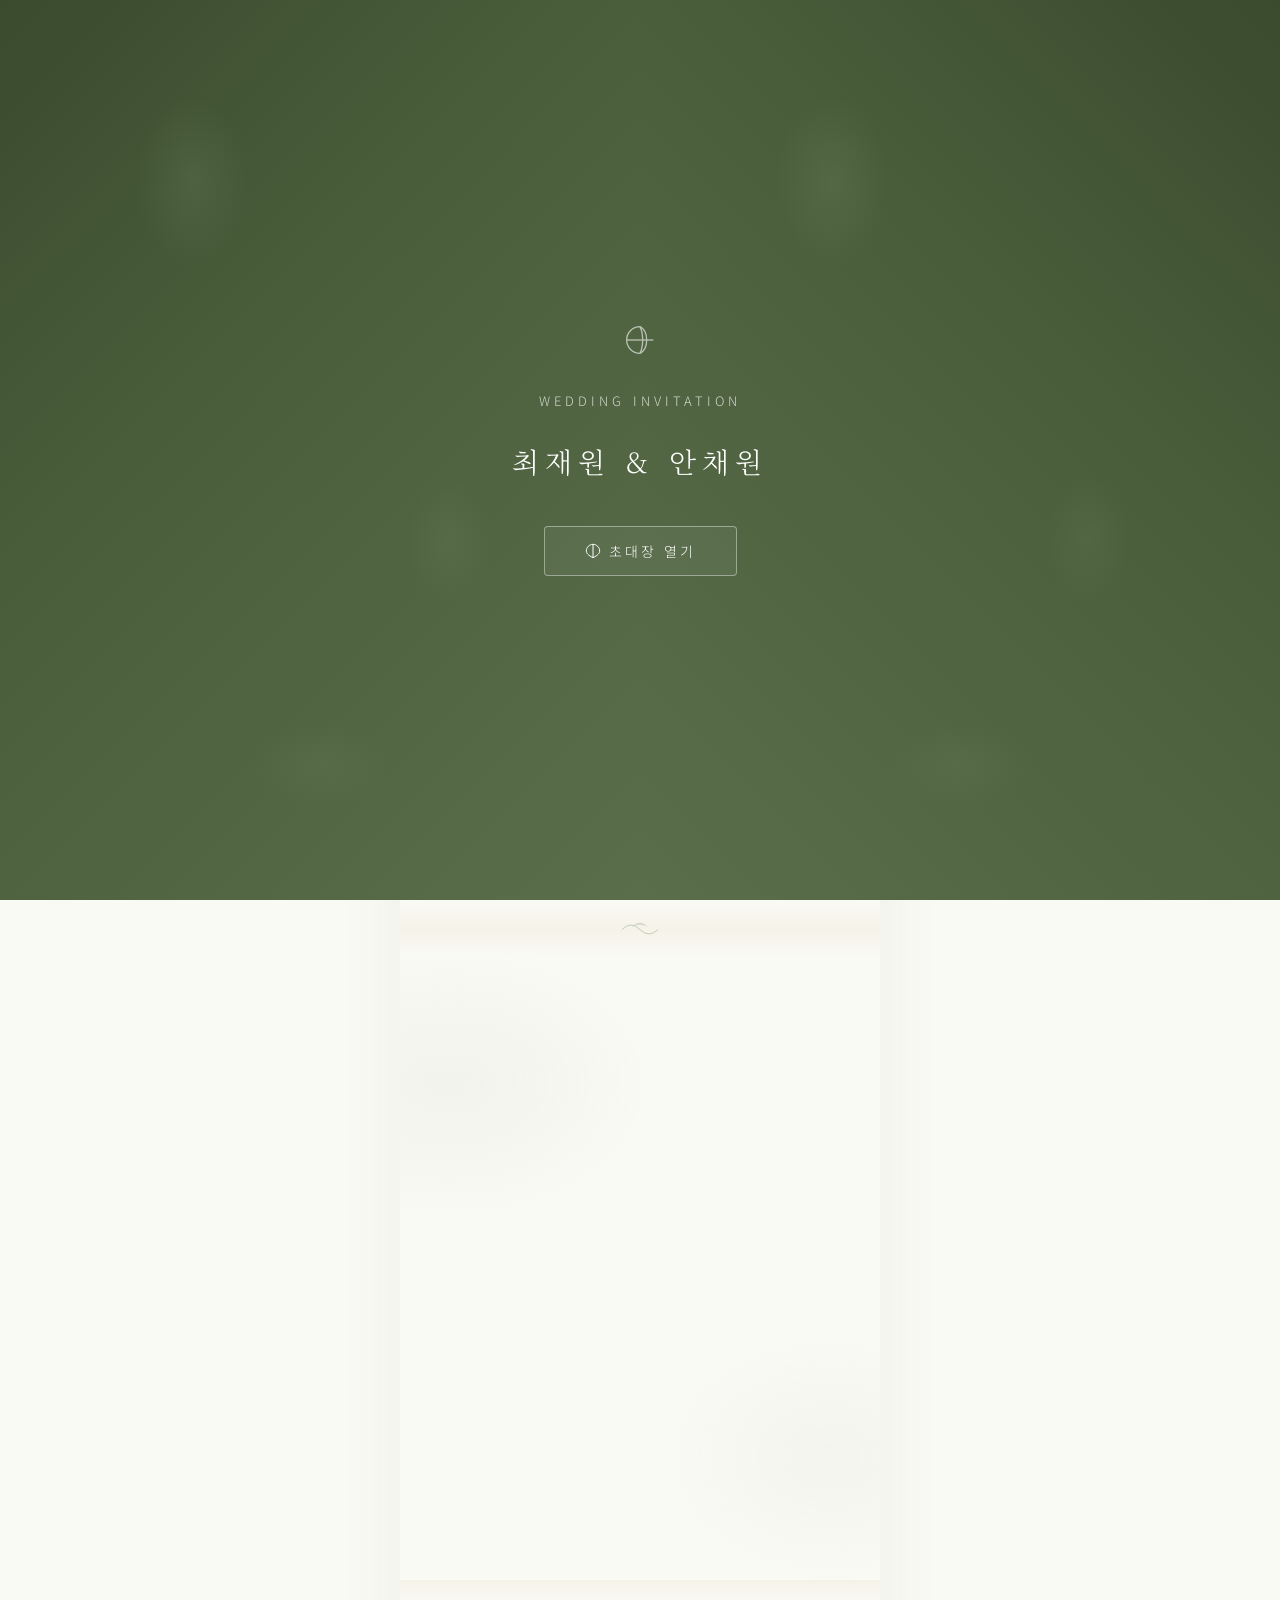
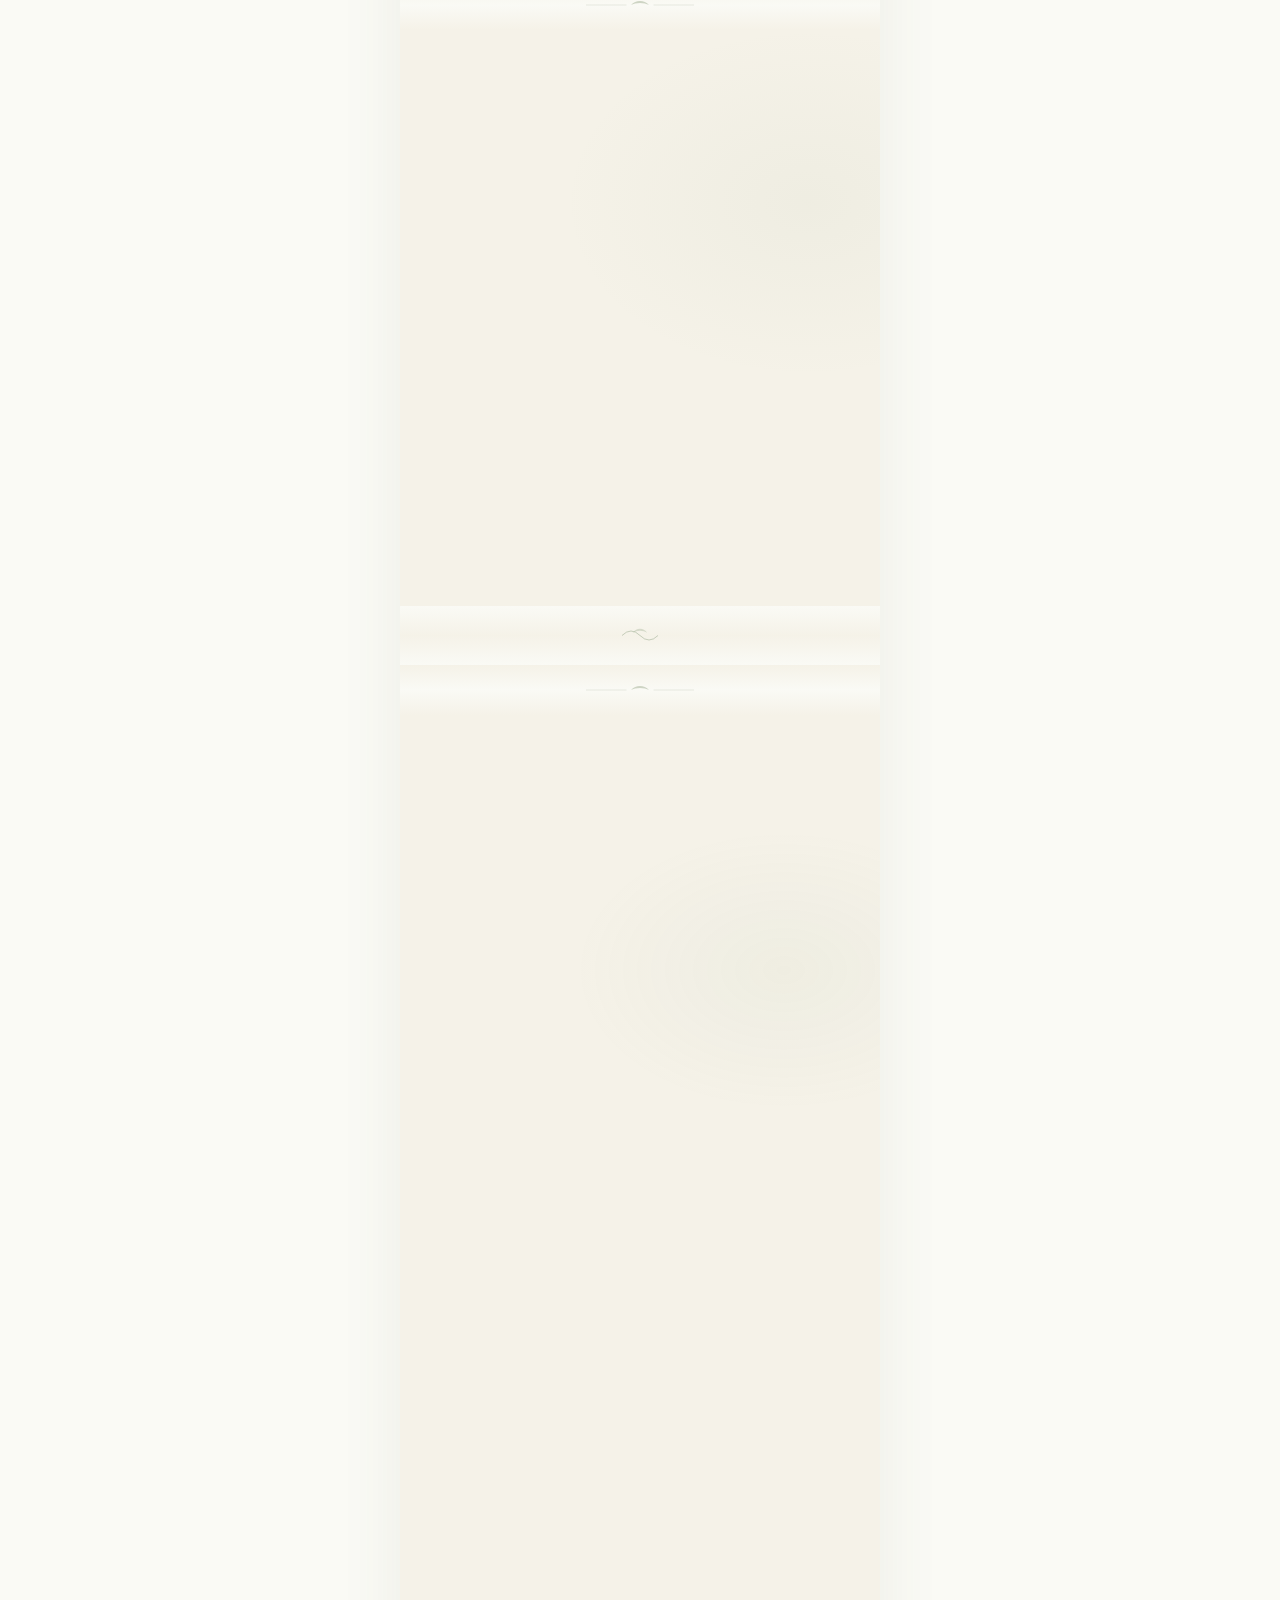
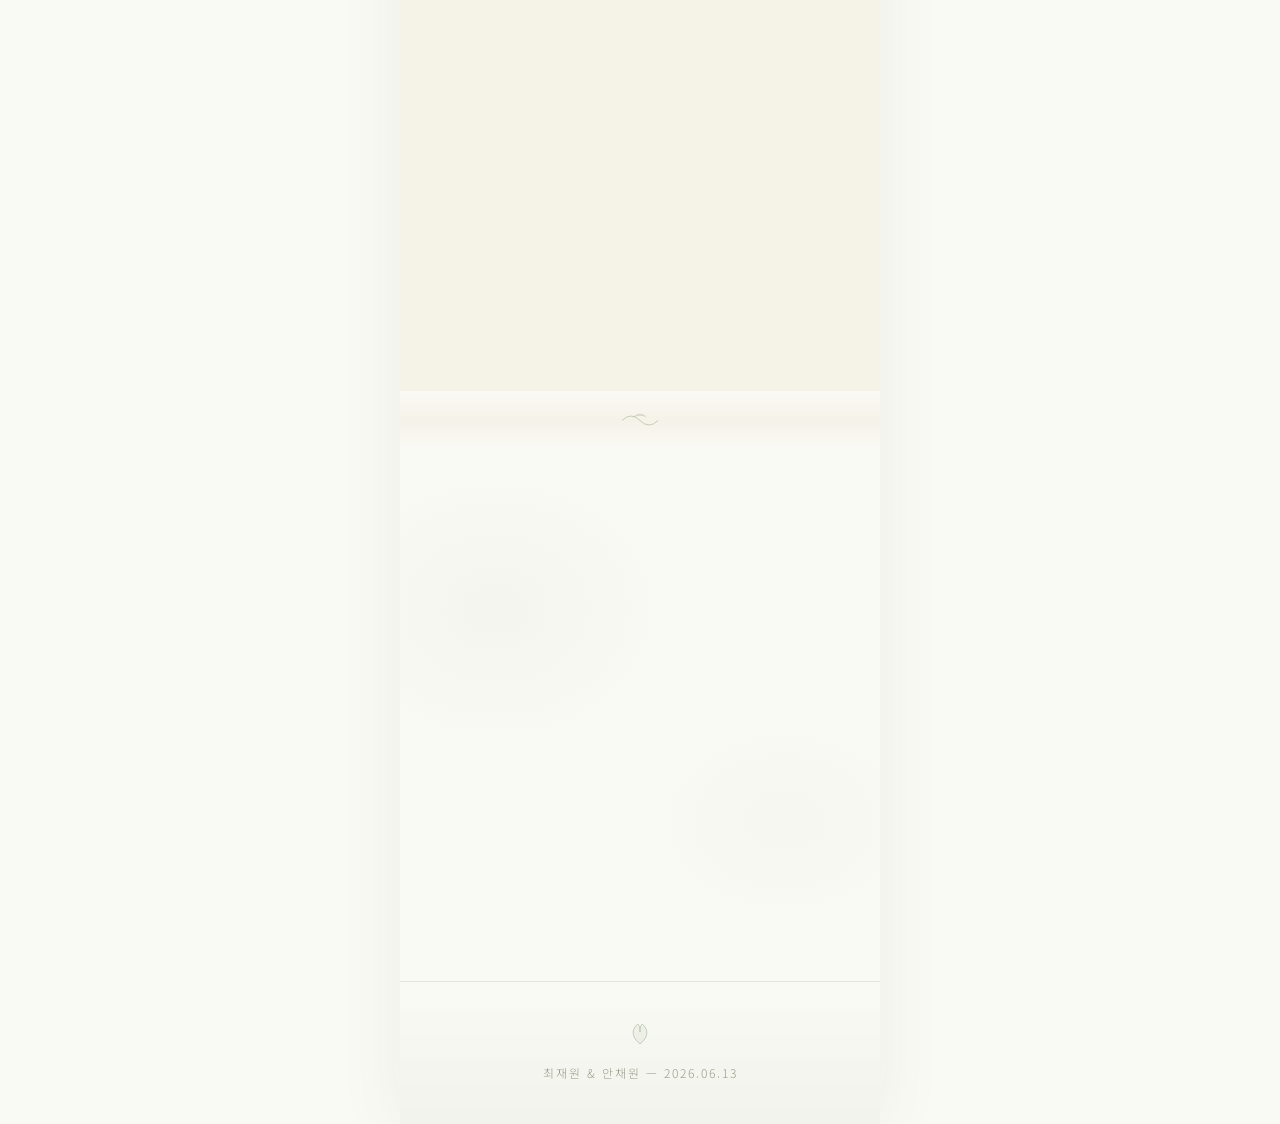
==== commit 84a414a5: "Fix OG tags: use static absolute URLs for social sharing 크롤러(카카오톡 등)는 JS를 실행하지 않으므로 OG 태그를 HTML에 정적으" ====
--- a/nature-green/index.html
+++ b/nature-green/index.html
@@ -5,14 +5,15 @@
   <meta name="viewport" content="width=device-width, initial-scale=1.0, viewport-fit=cover">
   <meta name="format-detection" content="telephone=no">
 
-  <!-- Meta / OG tags - config.js 값으로 script에서 동적 설정 -->
+  <!-- Meta / OG tags -->
   <meta property="og:type" content="website">
-  <meta property="og:title" content="">
-  <meta property="og:description" content="">
-  <meta property="og:image" content="">
-  <meta name="description" content="">
-
-  <title>Wedding Invitation</title>
+  <meta property="og:title" content="최재원 ♥ 안채원 결혼합니다">
+  <meta property="og:description" content="2026년 6월 13일, 소중한 분들을 초대합니다.">
+  <meta property="og:image" content="https://wedding-templates-blond.vercel.app/nature-green/images/og/1.jpg">
+  <meta property="og:url" content="https://wedding-templates-blond.vercel.app/nature-green/">
+  <meta name="description" content="2026년 6월 13일, 소중한 분들을 초대합니다.">
+
+  <title>최재원 ♥ 안채원 결혼합니다</title>
 
   <!-- Fonts -->
   <link rel="preconnect" href="https://fonts.googleapis.com">
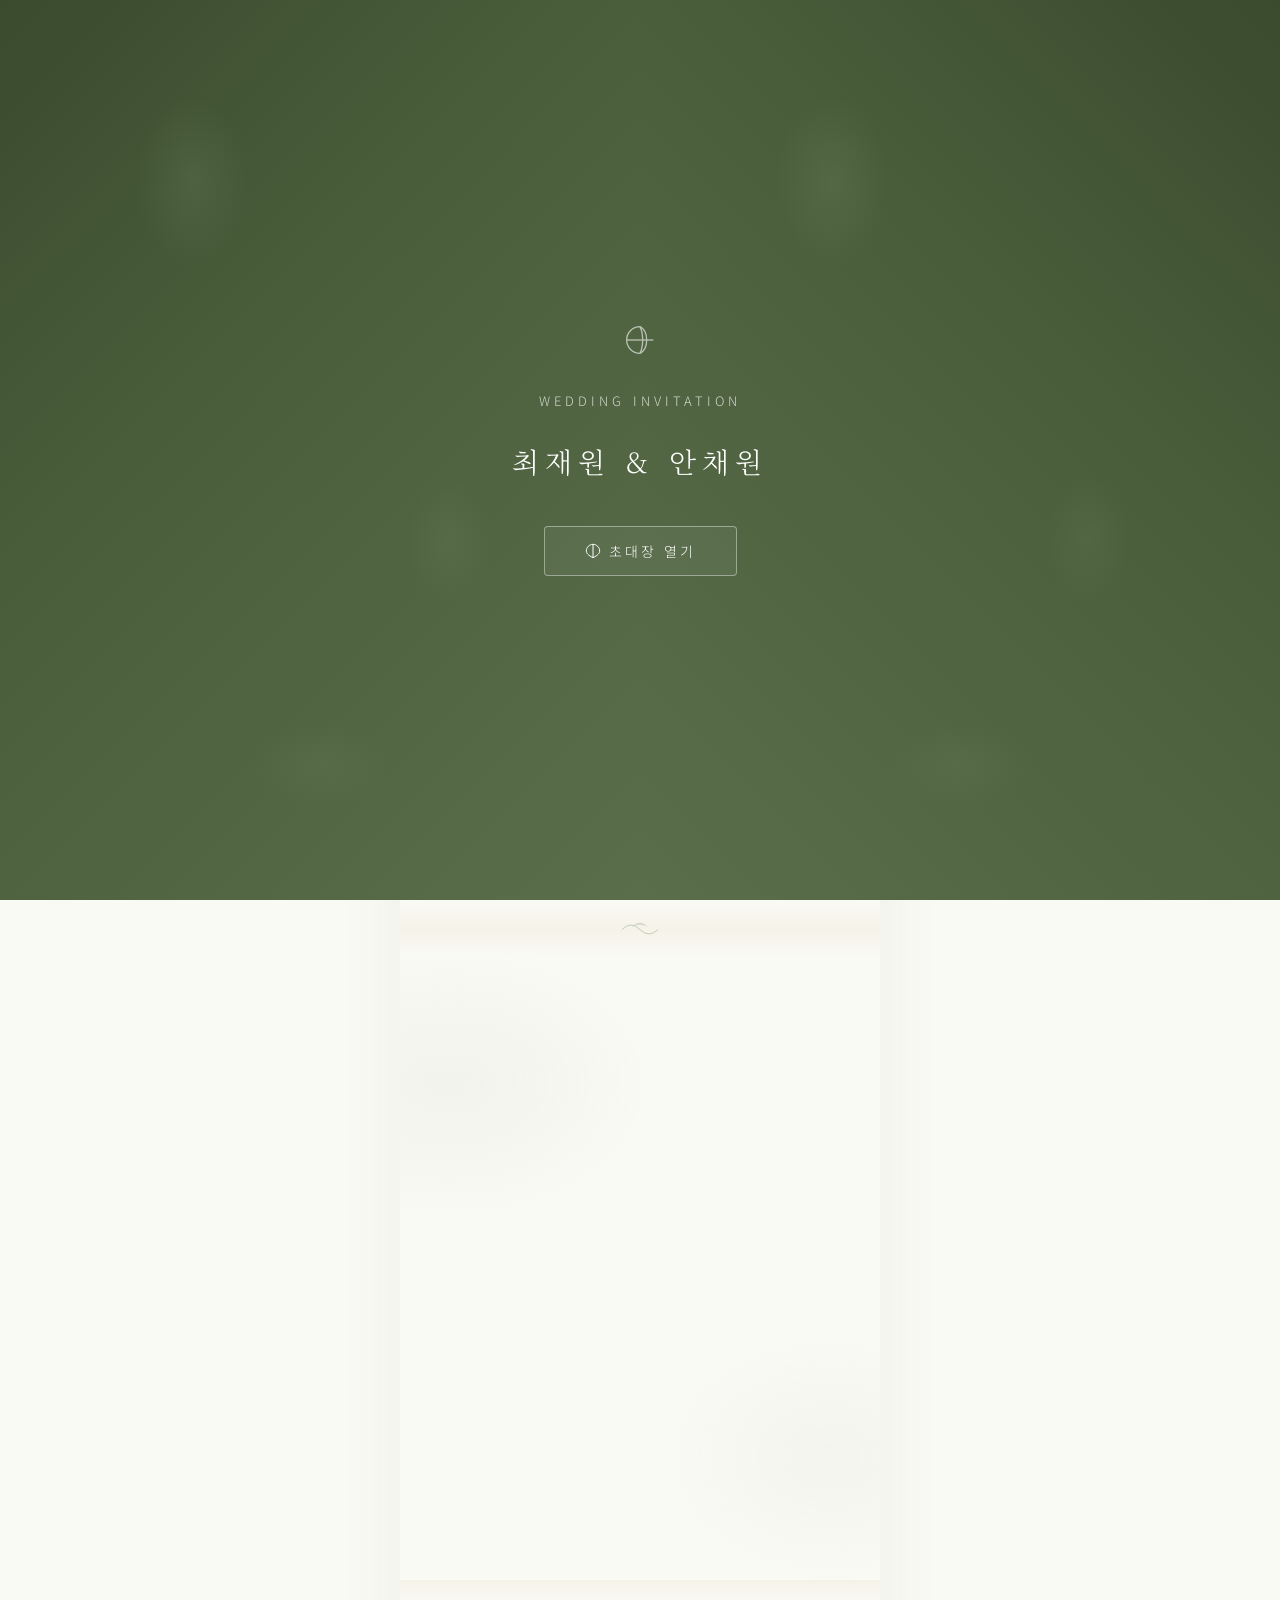
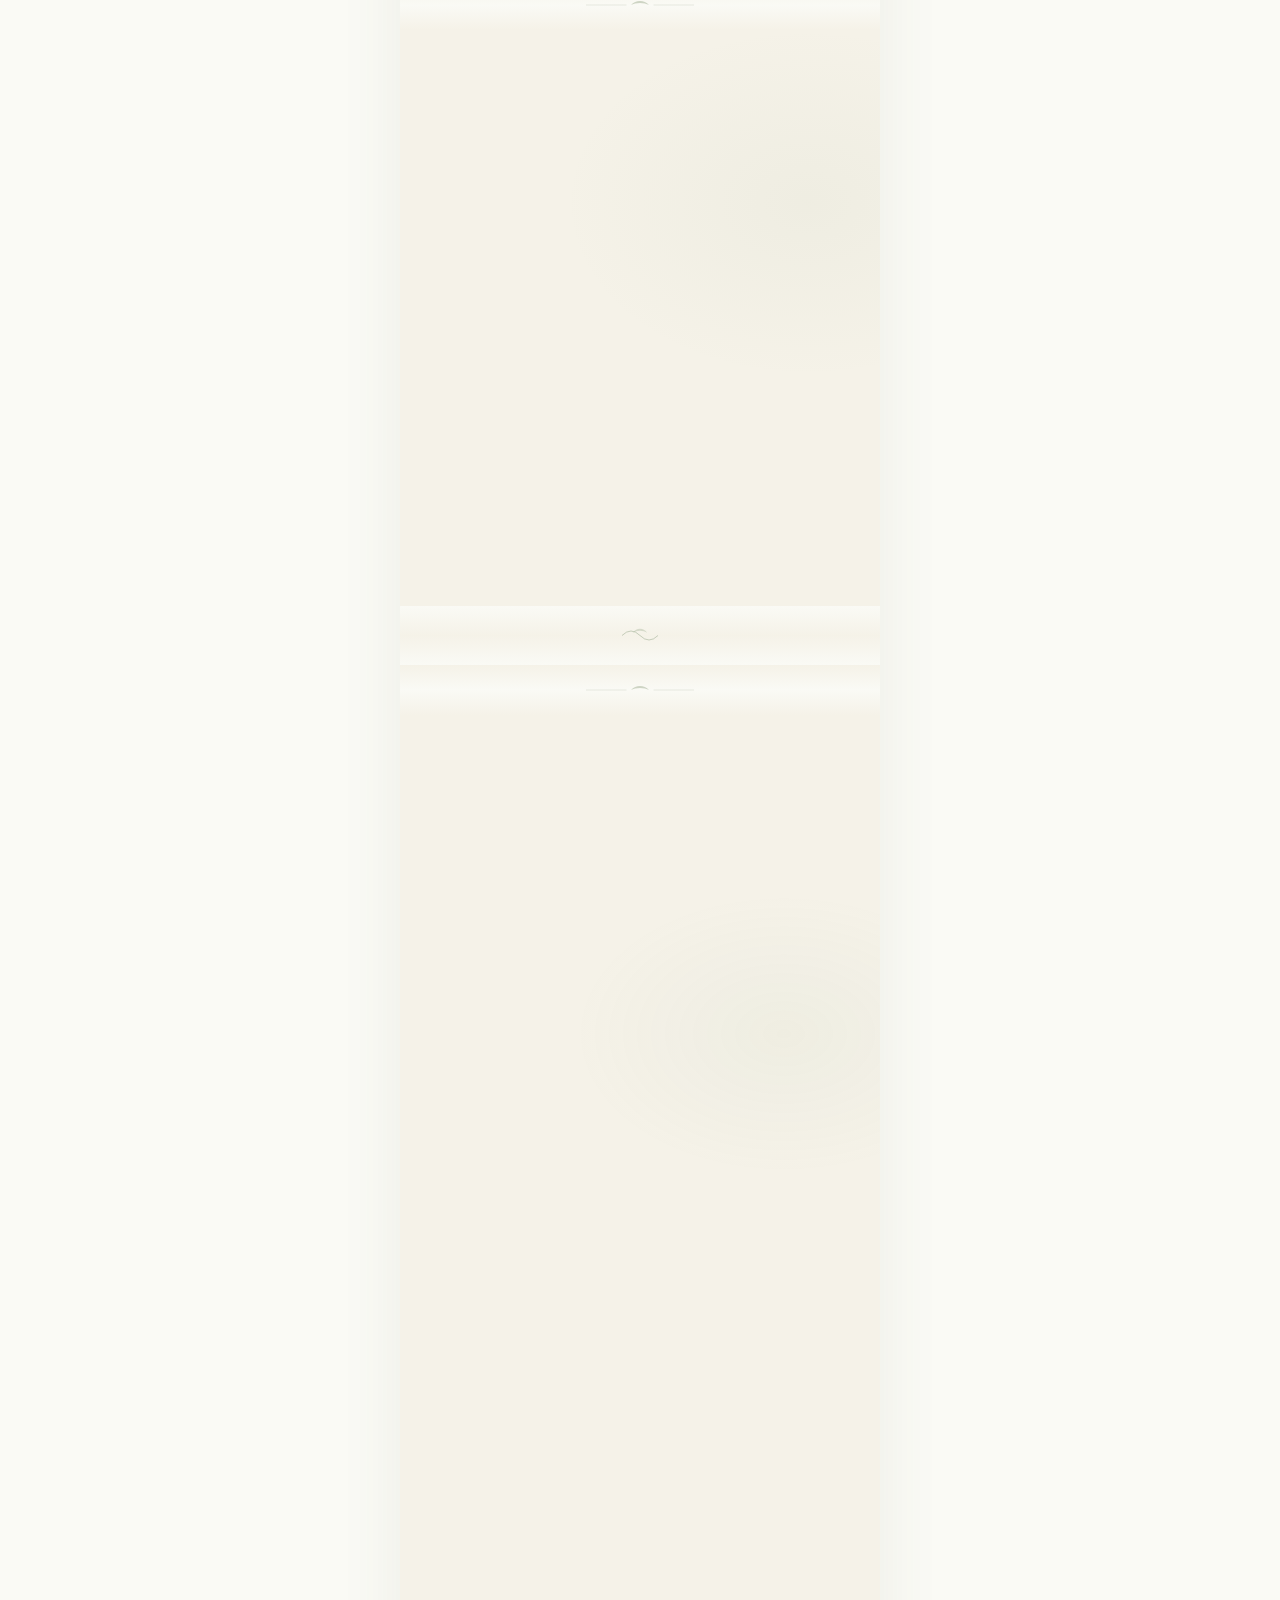
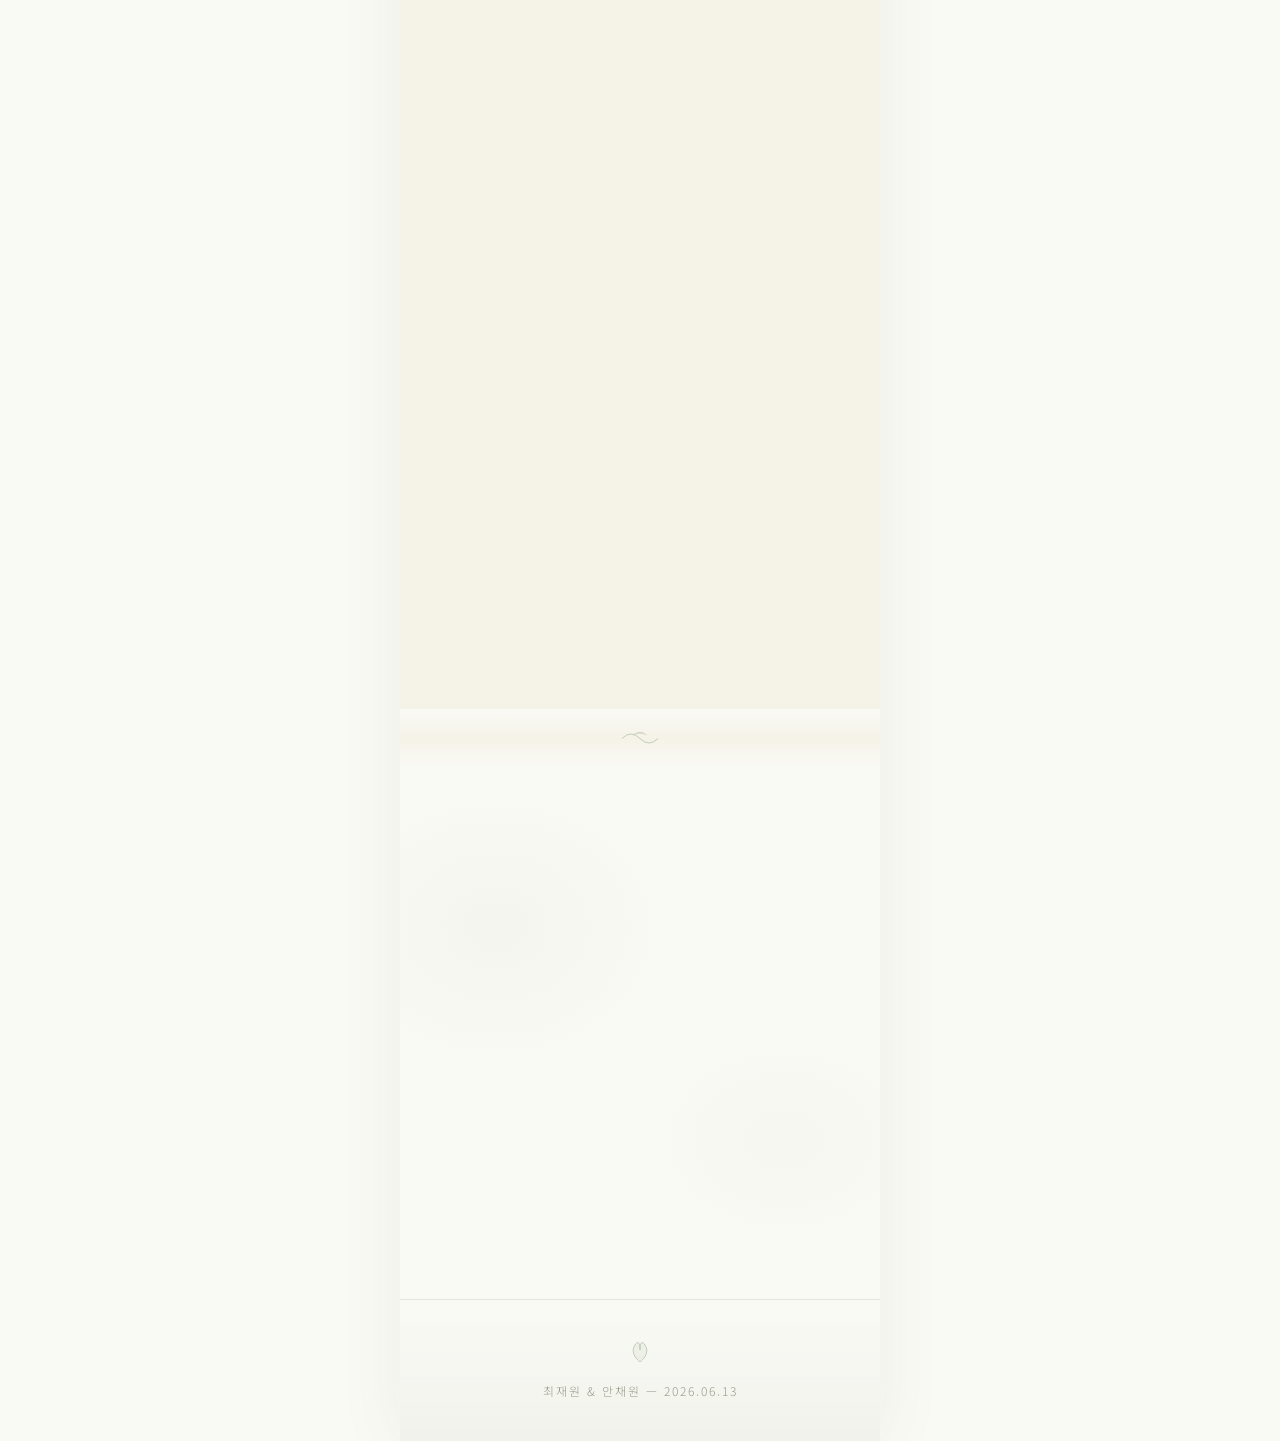
==== commit 2c58529c: "Add transportation info to location section 삼성역, 버스 노선 등 교통안내 정보 추가 지도 이미지 위에 배치  Co-Authored-By: Cl" ====
--- a/nature-green/index.html
+++ b/nature-green/index.html
@@ -1,5 +1,6 @@
 <!DOCTYPE html>
 <html lang="ko">
+
 <head>
   <meta charset="UTF-8">
   <meta name="viewport" content="width=device-width, initial-scale=1.0, viewport-fit=cover">
@@ -9,8 +10,8 @@
   <meta property="og:type" content="website">
   <meta property="og:title" content="최재원 ♥ 안채원 결혼합니다">
   <meta property="og:description" content="2026년 6월 13일, 소중한 분들을 초대합니다.">
-  <meta property="og:image" content="https://wedding-templates-blond.vercel.app/nature-green/images/og/1.jpg">
-  <meta property="og:url" content="https://wedding-templates-blond.vercel.app/nature-green/">
+  <meta property="og:image" content="https://wedding-templates-blond.vercel.app/images/og/1.jpg">
+  <meta property="og:url" content="https://tinyurl.com/hy8bzpmh">
   <meta name="description" content="2026년 6월 13일, 소중한 분들을 초대합니다.">
 
   <title>최재원 ♥ 안채원 결혼합니다</title>
@@ -18,11 +19,14 @@
   <!-- Fonts -->
   <link rel="preconnect" href="https://fonts.googleapis.com">
   <link rel="preconnect" href="https://fonts.gstatic.com" crossorigin>
-  <link href="https://fonts.googleapis.com/css2?family=Noto+Serif+KR:wght@200;300;400;500;600;700&family=Noto+Sans+KR:wght@300;400;500;600&display=swap" rel="stylesheet">
+  <link
+    href="https://fonts.googleapis.com/css2?family=Noto+Serif+KR:wght@200;300;400;500;600;700&family=Noto+Sans+KR:wght@300;400;500;600&display=swap"
+    rel="stylesheet">
 
   <link rel="stylesheet" href="styles.css">
   <script src="config.js"></script>
 </head>
+
 <body>
 
   <!-- ═══ Curtain Opening Animation ═══ -->
@@ -31,12 +35,19 @@
     <div class="curtain__right"></div>
     <div class="curtain__content">
       <div class="curtain__leaf-icon">
-        <svg width="32" height="32" viewBox="0 0 24 24" fill="none" stroke="currentColor" stroke-width="1"><path d="M12 2C6.5 2 2 6.5 2 12s4.5 10 10 10c1.5-3 2-6.5 2-10S13.5 5 12 2z"/><path d="M12 2c3 1.5 5 5 5 10s-2 8.5-5 10"/><path d="M2 12h20"/></svg>
+        <svg width="32" height="32" viewBox="0 0 24 24" fill="none" stroke="currentColor" stroke-width="1">
+          <path d="M12 2C6.5 2 2 6.5 2 12s4.5 10 10 10c1.5-3 2-6.5 2-10S13.5 5 12 2z" />
+          <path d="M12 2c3 1.5 5 5 5 10s-2 8.5-5 10" />
+          <path d="M2 12h20" />
+        </svg>
       </div>
       <p class="curtain__subtitle">Wedding Invitation</p>
       <p class="curtain__names" id="curtainNames"></p>
       <button class="curtain__btn" id="curtainBtn">
-        <svg width="16" height="16" viewBox="0 0 24 24" fill="none" stroke="currentColor" stroke-width="1.5"><path d="M12 2C6.5 2 2 6.5 2 12c0 3 2.5 6.5 10 10 7.5-3.5 10-7 10-10 0-5.5-4.5-10-10-10z"/><path d="M12 2v20"/></svg>
+        <svg width="16" height="16" viewBox="0 0 24 24" fill="none" stroke="currentColor" stroke-width="1.5">
+          <path d="M12 2C6.5 2 2 6.5 2 12c0 3 2.5 6.5 10 10 7.5-3.5 10-7 10-10 0-5.5-4.5-10-10-10z" />
+          <path d="M12 2v20" />
+        </svg>
         초대장 열기
       </button>
     </div>
@@ -71,36 +82,39 @@
         <h1 class="hero__names animate-item" data-animate="fade-up" id="heroNames"></h1>
         <div class="hero__divider animate-item" data-animate="fade-in">
           <svg width="60" height="20" viewBox="0 0 60 20" fill="none">
-            <path d="M5 10 Q15 2 30 10 Q45 18 55 10" stroke="rgba(255,255,255,0.5)" stroke-width="1" fill="none"/>
-            <path d="M25 8 C28 3 32 3 35 8 C32 6 28 6 25 8z" fill="rgba(255,255,255,0.4)"/>
+            <path d="M5 10 Q15 2 30 10 Q45 18 55 10" stroke="rgba(255,255,255,0.5)" stroke-width="1" fill="none" />
+            <path d="M25 8 C28 3 32 3 35 8 C32 6 28 6 25 8z" fill="rgba(255,255,255,0.4)" />
           </svg>
         </div>
+      </div>
+
+      <div class="hero__bottom">
         <p class="hero__date animate-item" data-animate="fade-up" id="heroDate"></p>
         <p class="hero__venue animate-item" data-animate="fade-up" id="heroVenue"></p>
-      </div>
-
-      <!-- Countdown -->
-      <div class="countdown animate-item" data-animate="fade-up" id="countdown">
-        <p class="countdown__label" id="countdownLabel"></p>
-        <div class="countdown__timer">
-          <div class="countdown__item">
-            <span class="countdown__number" id="countDays">0</span>
-            <span class="countdown__unit">일</span>
-          </div>
-          <div class="countdown__sep">:</div>
-          <div class="countdown__item">
-            <span class="countdown__number" id="countHours">0</span>
-            <span class="countdown__unit">시간</span>
-          </div>
-          <div class="countdown__sep">:</div>
-          <div class="countdown__item">
-            <span class="countdown__number" id="countMinutes">0</span>
-            <span class="countdown__unit">분</span>
-          </div>
-          <div class="countdown__sep">:</div>
-          <div class="countdown__item">
-            <span class="countdown__number" id="countSeconds">0</span>
-            <span class="countdown__unit">초</span>
+
+        <!-- Countdown -->
+        <div class="countdown animate-item" data-animate="fade-up" id="countdown">
+          <p class="countdown__label" id="countdownLabel"></p>
+          <div class="countdown__timer">
+            <div class="countdown__item">
+              <span class="countdown__number" id="countDays">0</span>
+              <span class="countdown__unit">일</span>
+            </div>
+            <div class="countdown__sep">:</div>
+            <div class="countdown__item">
+              <span class="countdown__number" id="countHours">0</span>
+              <span class="countdown__unit">시간</span>
+            </div>
+            <div class="countdown__sep">:</div>
+            <div class="countdown__item">
+              <span class="countdown__number" id="countMinutes">0</span>
+              <span class="countdown__unit">분</span>
+            </div>
+            <div class="countdown__sep">:</div>
+            <div class="countdown__item">
+              <span class="countdown__number" id="countSeconds">0</span>
+              <span class="countdown__unit">초</span>
+            </div>
           </div>
         </div>
       </div>
@@ -109,8 +123,9 @@
     <!-- ─── Leaf Divider ─── -->
     <div class="leaf-divider" aria-hidden="true">
       <svg viewBox="0 0 200 30" preserveAspectRatio="none">
-        <path d="M80 15 Q90 5 100 15 Q110 25 120 15" stroke="var(--color-sage)" stroke-width="1" fill="none" opacity="0.5"/>
-        <path d="M92 12 C96 6 104 6 108 12 C104 9 96 9 92 12z" fill="var(--color-sage)" opacity="0.3"/>
+        <path d="M80 15 Q90 5 100 15 Q110 25 120 15" stroke="var(--color-sage)" stroke-width="1" fill="none"
+          opacity="0.5" />
+        <path d="M92 12 C96 6 104 6 108 12 C104 9 96 9 92 12z" fill="var(--color-sage)" opacity="0.3" />
       </svg>
     </div>
 
@@ -119,10 +134,13 @@
       <div class="section__inner">
         <div class="botanical-ornament animate-item" data-animate="fade-in" aria-hidden="true">
           <svg width="40" height="50" viewBox="0 0 40 50" fill="none">
-            <path d="M20 48 L20 20" stroke="var(--color-sage)" stroke-width="1"/>
-            <path d="M20 35 C12 30 8 22 12 15 C16 8 20 12 20 20" stroke="var(--color-sage)" stroke-width="1" fill="var(--color-sage)" fill-opacity="0.15"/>
-            <path d="M20 30 C28 25 32 17 28 10 C24 3 20 7 20 15" stroke="var(--color-sage)" stroke-width="1" fill="var(--color-sage)" fill-opacity="0.15"/>
-            <path d="M20 25 C14 22 11 16 14 11 C17 6 20 9 20 14" stroke="var(--color-forest)" stroke-width="0.8" fill="var(--color-forest)" fill-opacity="0.1"/>
+            <path d="M20 48 L20 20" stroke="var(--color-sage)" stroke-width="1" />
+            <path d="M20 35 C12 30 8 22 12 15 C16 8 20 12 20 20" stroke="var(--color-sage)" stroke-width="1"
+              fill="var(--color-sage)" fill-opacity="0.15" />
+            <path d="M20 30 C28 25 32 17 28 10 C24 3 20 7 20 15" stroke="var(--color-sage)" stroke-width="1"
+              fill="var(--color-sage)" fill-opacity="0.15" />
+            <path d="M20 25 C14 22 11 16 14 11 C17 6 20 9 20 14" stroke="var(--color-forest)" stroke-width="0.8"
+              fill="var(--color-forest)" fill-opacity="0.1" />
           </svg>
         </div>
         <h2 class="section__title animate-item" data-animate="fade-up" id="greetingTitle"></h2>
@@ -134,9 +152,9 @@
     <!-- ─── Leaf Divider ─── -->
     <div class="leaf-divider leaf-divider--alt" aria-hidden="true">
       <svg viewBox="0 0 200 20" preserveAspectRatio="none">
-        <line x1="40" y1="10" x2="85" y2="10" stroke="var(--color-sage)" stroke-width="0.5" opacity="0.4"/>
-        <path d="M90 10 C95 4 105 4 110 10 C105 7 95 7 90 10z" fill="var(--color-sage)" opacity="0.4"/>
-        <line x1="115" y1="10" x2="160" y2="10" stroke="var(--color-sage)" stroke-width="0.5" opacity="0.4"/>
+        <line x1="40" y1="10" x2="85" y2="10" stroke="var(--color-sage)" stroke-width="0.5" opacity="0.4" />
+        <path d="M90 10 C95 4 105 4 110 10 C105 7 95 7 90 10z" fill="var(--color-sage)" opacity="0.4" />
+        <line x1="115" y1="10" x2="160" y2="10" stroke="var(--color-sage)" stroke-width="0.5" opacity="0.4" />
       </svg>
     </div>
 
@@ -152,8 +170,9 @@
     <!-- ─── Leaf Divider ─── -->
     <div class="leaf-divider" aria-hidden="true">
       <svg viewBox="0 0 200 30" preserveAspectRatio="none">
-        <path d="M80 15 Q90 5 100 15 Q110 25 120 15" stroke="var(--color-sage)" stroke-width="1" fill="none" opacity="0.5"/>
-        <path d="M92 12 C96 6 104 6 108 12 C104 9 96 9 92 12z" fill="var(--color-sage)" opacity="0.3"/>
+        <path d="M80 15 Q90 5 100 15 Q110 25 120 15" stroke="var(--color-sage)" stroke-width="1" fill="none"
+          opacity="0.5" />
+        <path d="M92 12 C96 6 104 6 108 12 C104 9 96 9 92 12z" fill="var(--color-sage)" opacity="0.3" />
       </svg>
     </div>
 
@@ -168,9 +187,9 @@
     <!-- ─── Leaf Divider ─── -->
     <div class="leaf-divider leaf-divider--alt" aria-hidden="true">
       <svg viewBox="0 0 200 20" preserveAspectRatio="none">
-        <line x1="40" y1="10" x2="85" y2="10" stroke="var(--color-sage)" stroke-width="0.5" opacity="0.4"/>
-        <path d="M90 10 C95 4 105 4 110 10 C105 7 95 7 90 10z" fill="var(--color-sage)" opacity="0.4"/>
-        <line x1="115" y1="10" x2="160" y2="10" stroke="var(--color-sage)" stroke-width="0.5" opacity="0.4"/>
+        <line x1="40" y1="10" x2="85" y2="10" stroke="var(--color-sage)" stroke-width="0.5" opacity="0.4" />
+        <path d="M90 10 C95 4 105 4 110 10 C105 7 95 7 90 10z" fill="var(--color-sage)" opacity="0.4" />
+        <line x1="115" y1="10" x2="160" y2="10" stroke="var(--color-sage)" stroke-width="0.5" opacity="0.4" />
       </svg>
     </div>
 
@@ -185,9 +204,44 @@
           <p class="location__tel" id="locationTel"></p>
         </div>
         <button class="btn btn--text location__copy animate-item" data-animate="fade-up" id="copyAddressBtn">
-          <svg width="16" height="16" viewBox="0 0 24 24" fill="none" stroke="currentColor" stroke-width="1.5"><rect x="9" y="9" width="13" height="13" rx="2"/><path d="M5 15H4a2 2 0 01-2-2V4a2 2 0 012-2h9a2 2 0 012 2v1"/></svg>
+          <svg width="16" height="16" viewBox="0 0 24 24" fill="none" stroke="currentColor" stroke-width="1.5">
+            <rect x="9" y="9" width="13" height="13" rx="2" />
+            <path d="M5 15H4a2 2 0 01-2-2V4a2 2 0 012-2h9a2 2 0 012 2v1" />
+          </svg>
           주소 복사
         </button>
+        <!-- 교통안내 -->
+        <div class="transport animate-item" data-animate="fade-up">
+          <div class="transport__item">
+            <div class="transport__icon">
+              <svg width="22" height="22" viewBox="0 0 24 24" fill="none" stroke="currentColor" stroke-width="1.8"><circle cx="12" cy="8" r="4"/><path d="M6 21v-2a4 4 0 014-4h0"/><path d="M20 8l-3 3-1.5-1.5"/></svg>
+            </div>
+            <div class="transport__text">
+              <strong>삼성역 3번 출구</strong> 도보로 8분
+            </div>
+          </div>
+          <div class="transport__item">
+            <div class="transport__icon">
+              <svg width="22" height="22" viewBox="0 0 24 24" fill="none" stroke="currentColor" stroke-width="1.8"><rect x="3" y="6" width="18" height="12" rx="2"/><path d="M3 12h18M9 6v12M15 6v12"/></svg>
+            </div>
+            <div class="transport__text">
+              <strong>우래옥 앞 정거장</strong> 하차시 1분<br>
+              <span class="transport__detail">마을버스 — 강남01, 강남06</span>
+            </div>
+          </div>
+          <div class="transport__item">
+            <div class="transport__icon">
+              <svg width="22" height="22" viewBox="0 0 24 24" fill="none" stroke="currentColor" stroke-width="1.8"><rect x="3" y="6" width="18" height="12" rx="2"/><path d="M3 12h18M9 6v12M15 6v12"/></svg>
+            </div>
+            <div class="transport__text">
+              <strong>휘문고, 대치2동 주민센터</strong> 하차시 좌측 2분<br>
+              <span class="transport__detail">간선 — 401 &nbsp; 지선 — 4318, 4319, 4419</span><br>
+              <span class="transport__detail">직행 — 500-2, 9507, 9607</span><br>
+              <span class="transport__detail">일반 — 11-3, 917</span>
+            </div>
+          </div>
+        </div>
+
         <div class="location__map animate-item" data-animate="scale-in">
           <img class="location__map-img" id="locationMapImg" src="" alt="약도" loading="lazy">
         </div>
@@ -201,11 +255,18 @@
           <div class="calendar" id="calendarGrid"></div>
           <div class="calendar-actions">
             <a class="btn btn--outline" id="googleCalBtn" href="#" target="_blank" rel="noopener">
-              <svg width="18" height="18" viewBox="0 0 24 24" fill="none" stroke="currentColor" stroke-width="1.5"><rect x="3" y="4" width="18" height="18" rx="2"/><path d="M16 2v4M8 2v4M3 10h18M8 14h.01M12 14h.01M16 14h.01M8 18h.01M12 18h.01"/></svg>
+              <svg width="18" height="18" viewBox="0 0 24 24" fill="none" stroke="currentColor" stroke-width="1.5">
+                <rect x="3" y="4" width="18" height="18" rx="2" />
+                <path d="M16 2v4M8 2v4M3 10h18M8 14h.01M12 14h.01M16 14h.01M8 18h.01M12 18h.01" />
+              </svg>
               Google 캘린더
             </a>
             <button class="btn btn--outline" id="icsDownloadBtn">
-              <svg width="18" height="18" viewBox="0 0 24 24" fill="none" stroke="currentColor" stroke-width="1.5"><rect x="3" y="4" width="18" height="18" rx="2"/><path d="M16 2v4M8 2v4M3 10h18"/><path d="M12 14v4M10 16l2 2 2-2"/></svg>
+              <svg width="18" height="18" viewBox="0 0 24 24" fill="none" stroke="currentColor" stroke-width="1.5">
+                <rect x="3" y="4" width="18" height="18" rx="2" />
+                <path d="M16 2v4M8 2v4M3 10h18" />
+                <path d="M12 14v4M10 16l2 2 2-2" />
+              </svg>
               Apple 캘린더
             </button>
           </div>
@@ -216,8 +277,9 @@
     <!-- ─── Leaf Divider ─── -->
     <div class="leaf-divider" aria-hidden="true">
       <svg viewBox="0 0 200 30" preserveAspectRatio="none">
-        <path d="M80 15 Q90 5 100 15 Q110 25 120 15" stroke="var(--color-sage)" stroke-width="1" fill="none" opacity="0.5"/>
-        <path d="M92 12 C96 6 104 6 108 12 C104 9 96 9 92 12z" fill="var(--color-sage)" opacity="0.3"/>
+        <path d="M80 15 Q90 5 100 15 Q110 25 120 15" stroke="var(--color-sage)" stroke-width="1" fill="none"
+          opacity="0.5" />
+        <path d="M92 12 C96 6 104 6 108 12 C104 9 96 9 92 12z" fill="var(--color-sage)" opacity="0.3" />
       </svg>
     </div>
 
@@ -226,8 +288,10 @@
       <div class="section__inner">
         <div class="botanical-ornament animate-item" data-animate="fade-in" aria-hidden="true">
           <svg width="30" height="30" viewBox="0 0 30 30" fill="none">
-            <path d="M15 28 C8 22 3 15 8 8 C13 1 15 8 15 15" stroke="var(--color-sage)" stroke-width="1" fill="var(--color-sage)" fill-opacity="0.15"/>
-            <path d="M15 28 C22 22 27 15 22 8 C17 1 15 8 15 15" stroke="var(--color-sage)" stroke-width="1" fill="var(--color-sage)" fill-opacity="0.15"/>
+            <path d="M15 28 C8 22 3 15 8 8 C13 1 15 8 15 15" stroke="var(--color-sage)" stroke-width="1"
+              fill="var(--color-sage)" fill-opacity="0.15" />
+            <path d="M15 28 C22 22 27 15 22 8 C17 1 15 8 15 15" stroke="var(--color-sage)" stroke-width="1"
+              fill="var(--color-sage)" fill-opacity="0.15" />
           </svg>
         </div>
         <h2 class="section__title animate-item" data-animate="fade-up">마음 전하실 곳</h2>
@@ -237,10 +301,16 @@
         <div class="accordion animate-item" data-animate="fade-up">
           <button class="accordion__trigger" id="groomAccordion" aria-expanded="false">
             <span class="accordion__icon">
-              <svg width="16" height="16" viewBox="0 0 24 24" fill="none" stroke="currentColor" stroke-width="1.5"><path d="M12 2C6.5 2 2 6.5 2 12c0 3 2.5 6.5 10 10 7.5-3.5 10-7 10-10 0-5.5-4.5-10-10-10z"/><path d="M12 2v20"/></svg>
+              <svg width="16" height="16" viewBox="0 0 24 24" fill="none" stroke="currentColor" stroke-width="1.5">
+                <path d="M12 2C6.5 2 2 6.5 2 12c0 3 2.5 6.5 10 10 7.5-3.5 10-7 10-10 0-5.5-4.5-10-10-10z" />
+                <path d="M12 2v20" />
+              </svg>
             </span>
             <span>신랑측 계좌번호</span>
-            <svg class="accordion__arrow" width="20" height="20" viewBox="0 0 24 24" fill="none" stroke="currentColor" stroke-width="2"><polyline points="6 9 12 15 18 9"/></svg>
+            <svg class="accordion__arrow" width="20" height="20" viewBox="0 0 24 24" fill="none" stroke="currentColor"
+              stroke-width="2">
+              <polyline points="6 9 12 15 18 9" />
+            </svg>
           </button>
           <div class="accordion__panel" id="groomAccordionPanel">
             <div class="accordion__panel-inner" id="groomAccountList"></div>
@@ -251,10 +321,16 @@
         <div class="accordion animate-item" data-animate="fade-up">
           <button class="accordion__trigger" id="brideAccordion" aria-expanded="false">
             <span class="accordion__icon">
-              <svg width="16" height="16" viewBox="0 0 24 24" fill="none" stroke="currentColor" stroke-width="1.5"><path d="M12 2C6.5 2 2 6.5 2 12c0 3 2.5 6.5 10 10 7.5-3.5 10-7 10-10 0-5.5-4.5-10-10-10z"/><path d="M12 2v20"/></svg>
+              <svg width="16" height="16" viewBox="0 0 24 24" fill="none" stroke="currentColor" stroke-width="1.5">
+                <path d="M12 2C6.5 2 2 6.5 2 12c0 3 2.5 6.5 10 10 7.5-3.5 10-7 10-10 0-5.5-4.5-10-10-10z" />
+                <path d="M12 2v20" />
+              </svg>
             </span>
             <span>신부측 계좌번호</span>
-            <svg class="accordion__arrow" width="20" height="20" viewBox="0 0 24 24" fill="none" stroke="currentColor" stroke-width="2"><polyline points="6 9 12 15 18 9"/></svg>
+            <svg class="accordion__arrow" width="20" height="20" viewBox="0 0 24 24" fill="none" stroke="currentColor"
+              stroke-width="2">
+              <polyline points="6 9 12 15 18 9" />
+            </svg>
           </button>
           <div class="accordion__panel" id="brideAccordionPanel">
             <div class="accordion__panel-inner" id="brideAccountList"></div>
@@ -267,8 +343,10 @@
     <footer class="footer">
       <div class="footer__leaf" aria-hidden="true">
         <svg width="20" height="24" viewBox="0 0 20 24" fill="none">
-          <path d="M10 22 C4 17 1 11 5 5 C9 -1 10 5 10 10" stroke="var(--color-sage)" stroke-width="0.8" fill="var(--color-sage)" fill-opacity="0.15"/>
-          <path d="M10 22 C16 17 19 11 15 5 C11 -1 10 5 10 10" stroke="var(--color-sage)" stroke-width="0.8" fill="var(--color-sage)" fill-opacity="0.15"/>
+          <path d="M10 22 C4 17 1 11 5 5 C9 -1 10 5 10 10" stroke="var(--color-sage)" stroke-width="0.8"
+            fill="var(--color-sage)" fill-opacity="0.15" />
+          <path d="M10 22 C16 17 19 11 15 5 C11 -1 10 5 10 10" stroke="var(--color-sage)" stroke-width="0.8"
+            fill="var(--color-sage)" fill-opacity="0.15" />
         </svg>
       </div>
       <p class="footer__text" id="footerText"></p>
@@ -278,4 +356,5 @@
 
   <script src="script.js"></script>
 </body>
-</html>
+
+</html>
--- a/nature-green/styles.css
+++ b/nature-green/styles.css
@@ -441,7 +441,7 @@
   display: flex;
   flex-direction: column;
   align-items: center;
-  justify-content: flex-end;
+  justify-content: space-between;
   padding: 0;
   overflow: hidden;
   background-color: var(--color-forest-dark);
@@ -452,10 +452,11 @@
   inset: 0;
   background: linear-gradient(
     to bottom,
-    transparent 0%,
-    transparent 35%,
-    rgba(58, 75, 46, 0.2) 55%,
-    rgba(58, 75, 46, 0.55) 75%,
+    rgba(58, 75, 46, 0.7) 0%,
+    rgba(58, 75, 46, 0.3) 30%,
+    transparent 50%,
+    transparent 70%,
+    rgba(58, 75, 46, 0.4) 85%,
     rgba(58, 75, 46, 0.85) 100%
   );
   z-index: 1;
@@ -475,7 +476,7 @@
   z-index: 2;
   text-align: center;
   color: var(--color-white);
-  padding: 0 var(--spacing-md) var(--spacing-lg);
+  padding: 15vh var(--spacing-md) var(--spacing-lg);
   width: 100%;
 }
 
@@ -504,6 +505,15 @@
   margin-bottom: var(--spacing-md);
 }
 
+.hero__bottom {
+  position: relative;
+  z-index: 2;
+  width: 100%;
+  text-align: center;
+  color: var(--color-white);
+  padding-bottom: calc(var(--spacing-lg) + var(--safe-bottom));
+}
+
 .hero__date,
 .hero__venue {
   font-family: var(--font-sans);
@@ -522,7 +532,7 @@
 .countdown {
   position: relative;
   z-index: 2;
-  padding: var(--spacing-lg) var(--spacing-md) calc(var(--spacing-lg) + var(--safe-bottom));
+  padding: var(--spacing-md) var(--spacing-md) 0;
   text-align: center;
   color: var(--color-white);
 }
@@ -761,6 +771,57 @@
   width: 100%;
   aspect-ratio: 16 / 10;
   object-fit: cover;
+}
+
+/* ── 교통안내 ── */
+.transport {
+  width: 100%;
+  max-width: 400px;
+  margin: 0 auto var(--spacing-lg);
+  padding: var(--spacing-md) var(--spacing-md);
+  background: rgba(74, 94, 59, 0.06);
+  border-radius: var(--radius-md);
+  text-align: left;
+}
+
+.transport__item {
+  display: flex;
+  align-items: flex-start;
+  gap: 12px;
+  padding: 10px 0;
+}
+
+.transport__item + .transport__item {
+  border-top: 1px solid rgba(74, 94, 59, 0.1);
+}
+
+.transport__icon {
+  flex-shrink: 0;
+  width: 36px;
+  height: 36px;
+  display: flex;
+  align-items: center;
+  justify-content: center;
+  background: rgba(74, 94, 59, 0.1);
+  border-radius: 50%;
+  color: var(--color-forest);
+}
+
+.transport__text {
+  font-family: var(--font-sans);
+  font-size: 0.85rem;
+  line-height: 1.6;
+  color: var(--color-text);
+}
+
+.transport__text strong {
+  color: var(--color-forest-dark);
+  font-weight: 500;
+}
+
+.transport__detail {
+  font-size: 0.78rem;
+  color: var(--color-text-light);
 }
 
 .location__links {
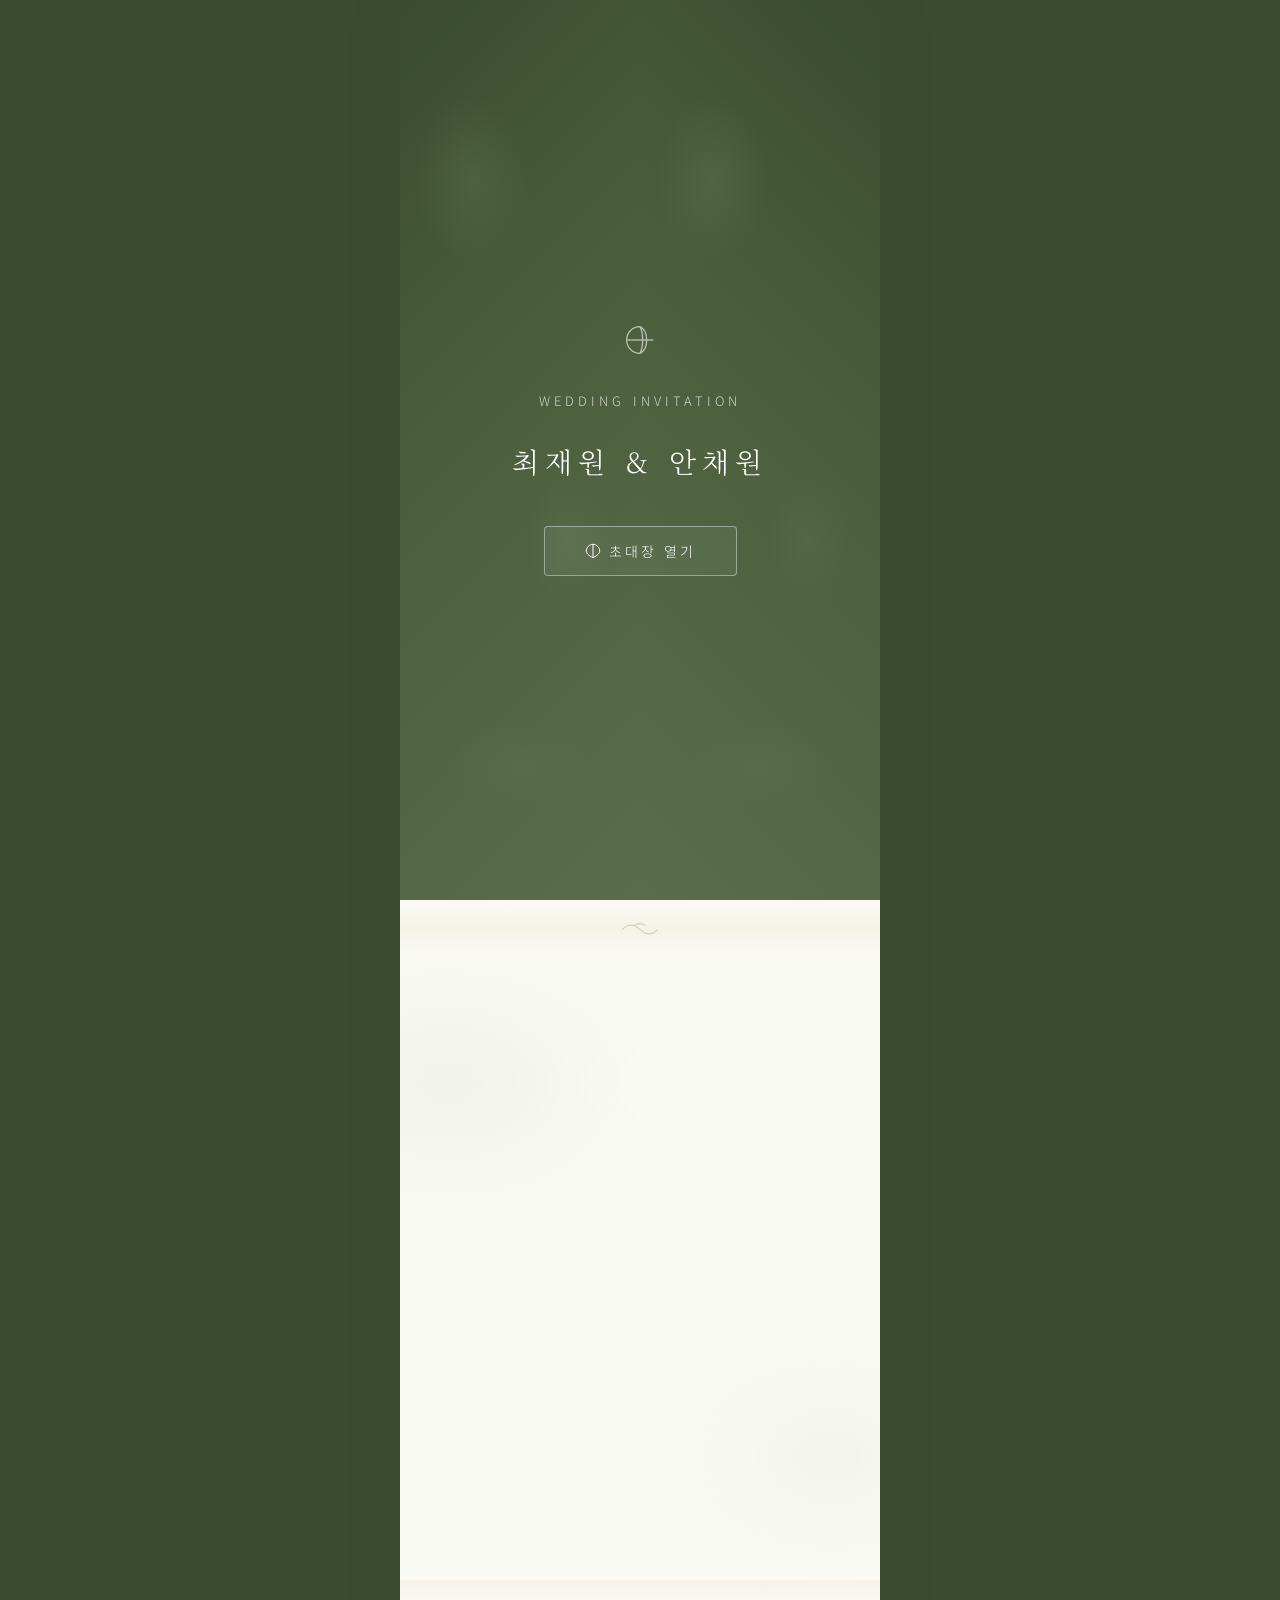
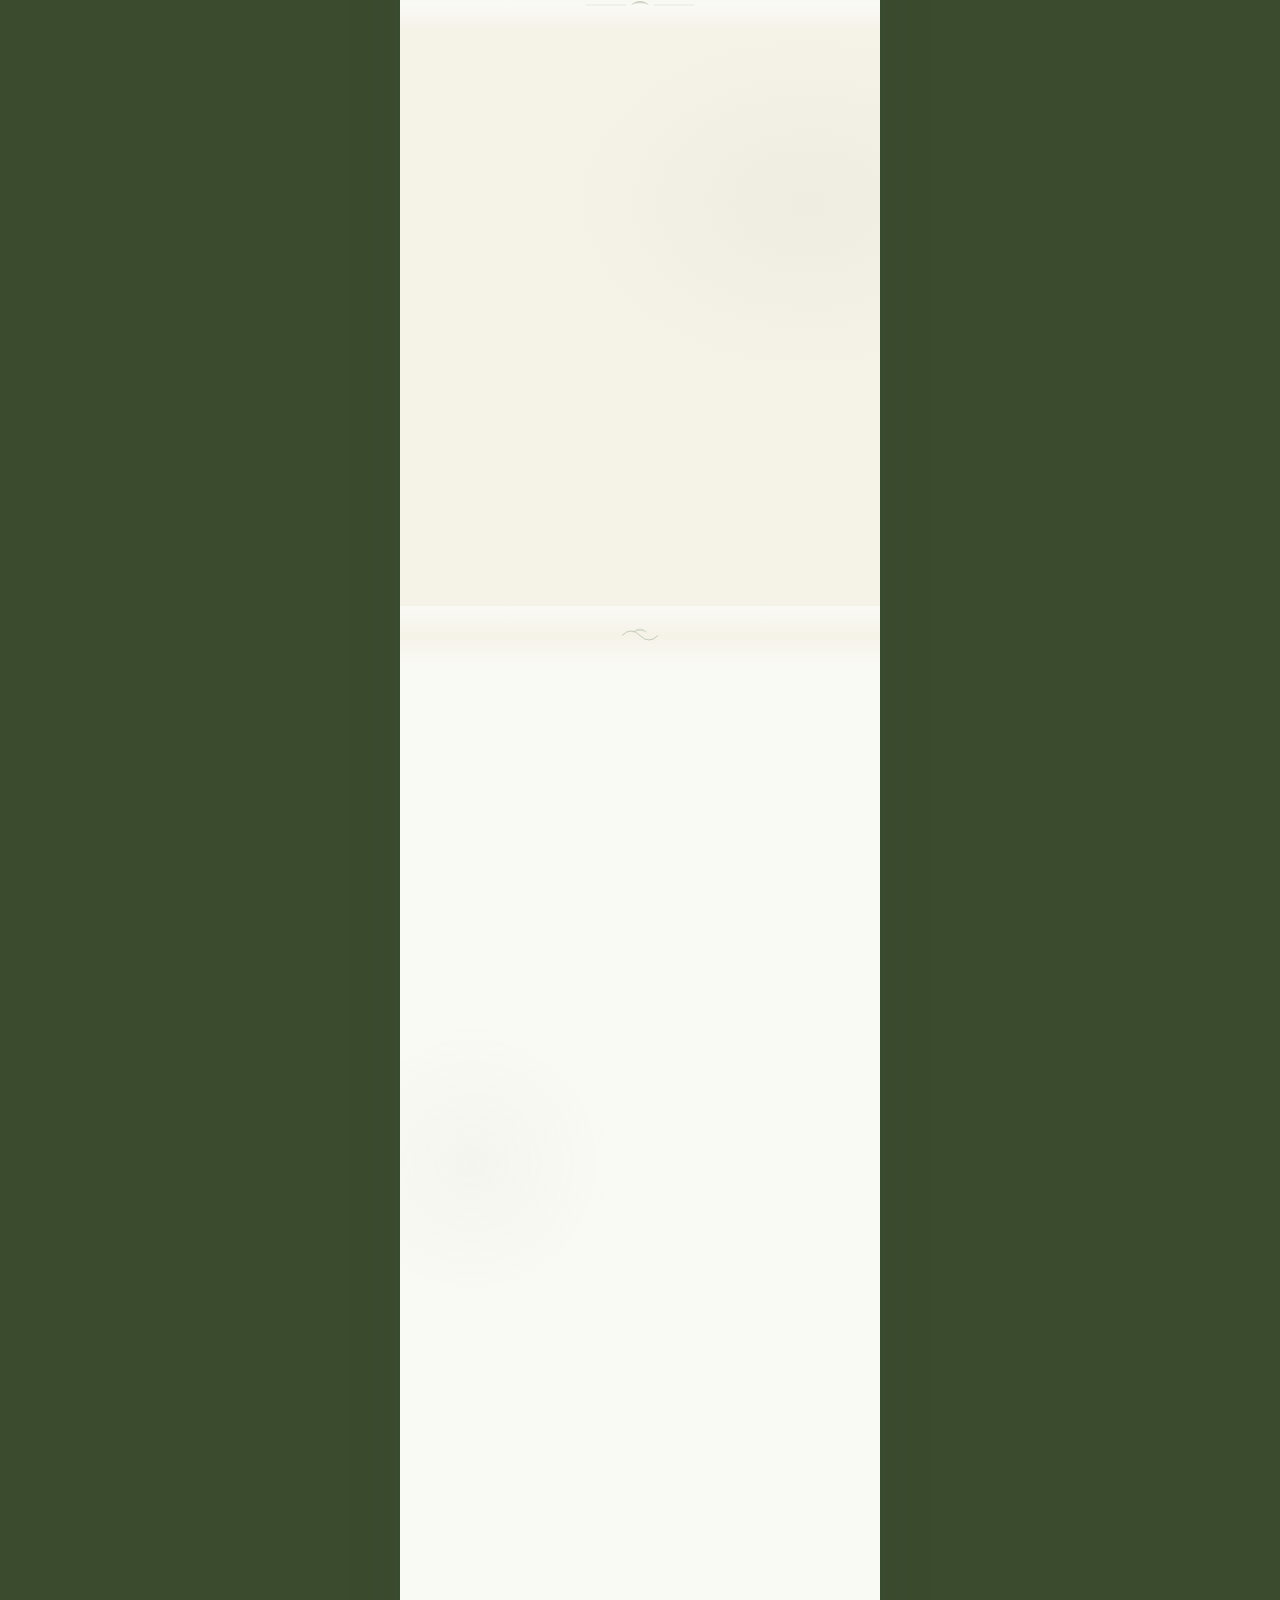
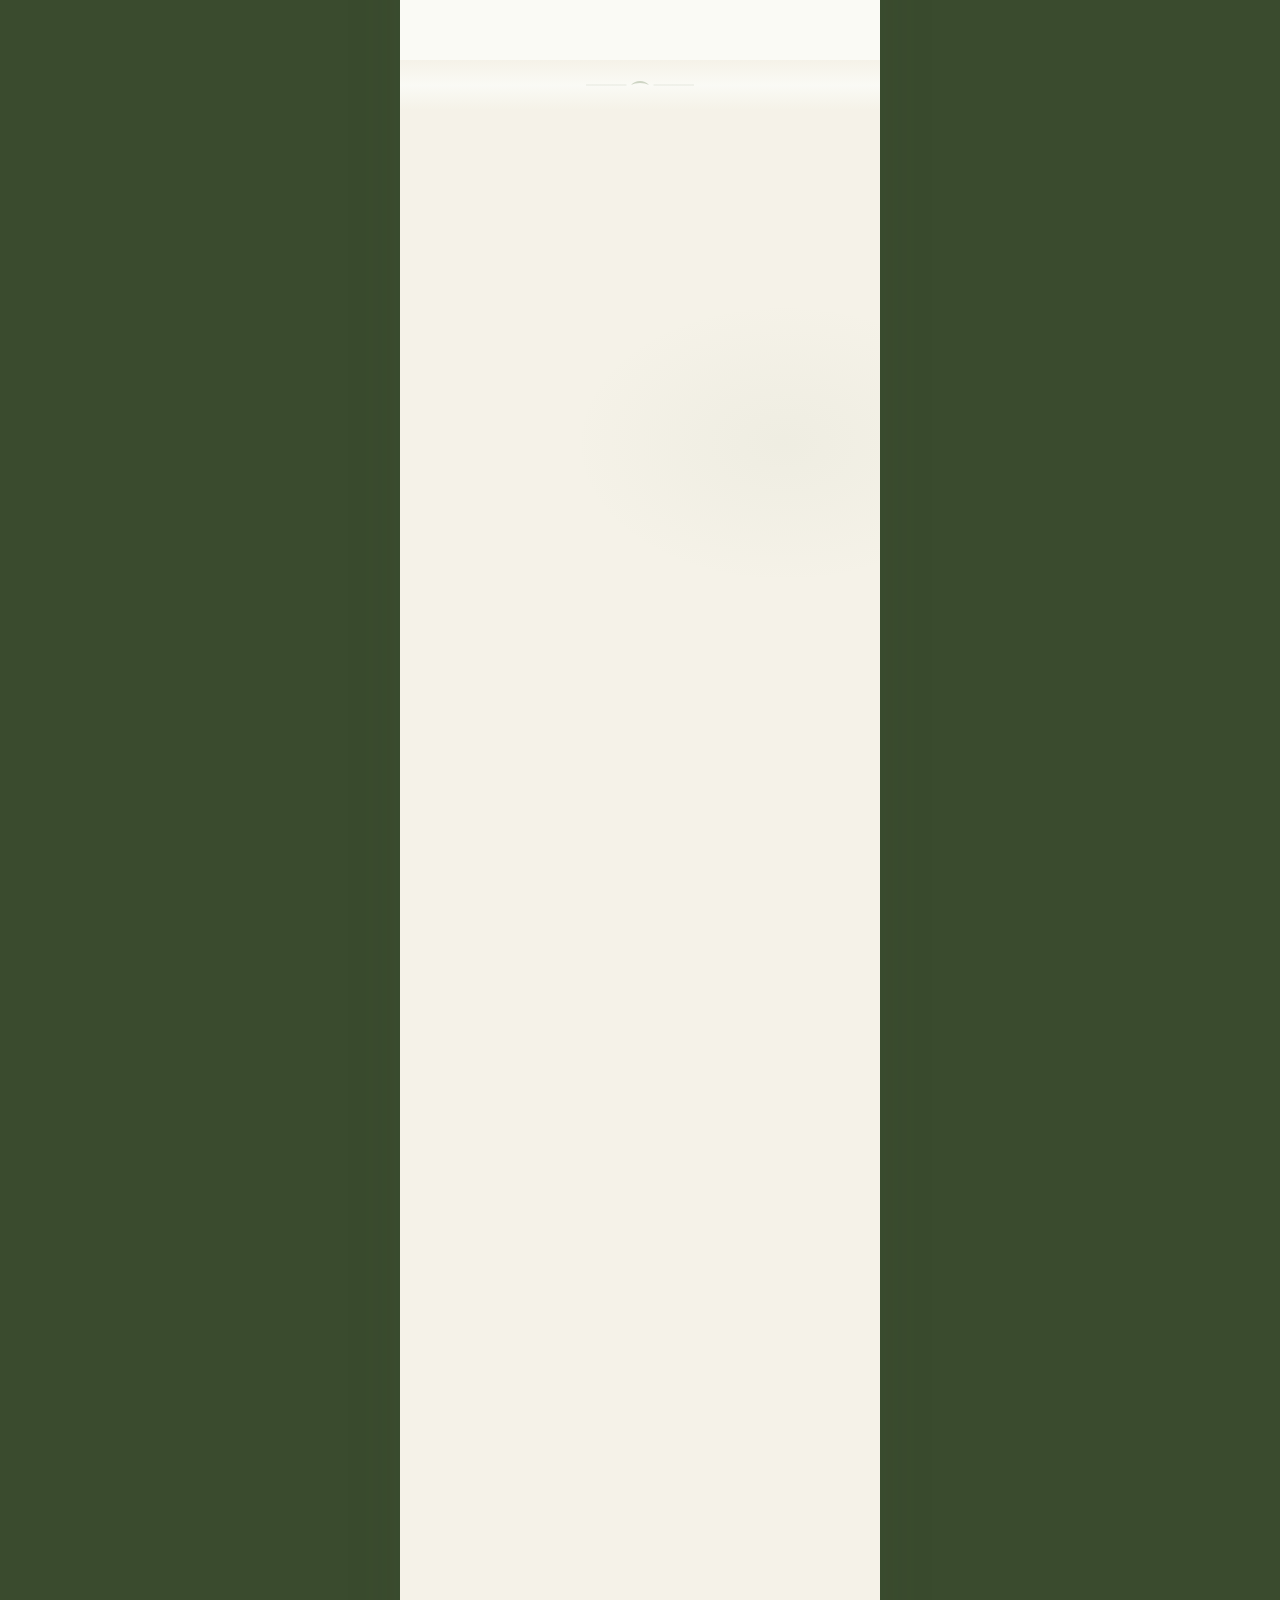
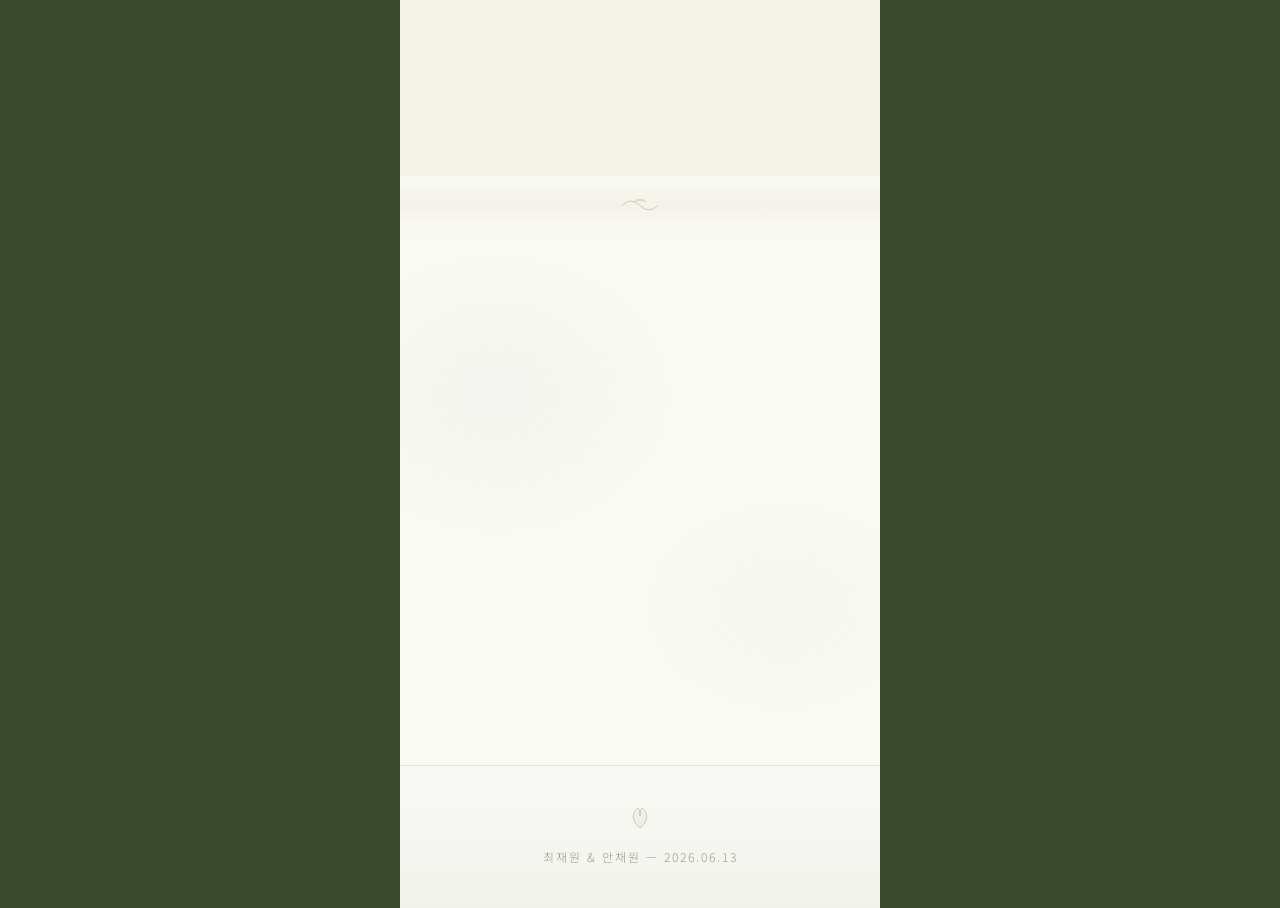
==== commit 305d270d: "Add location map image preview modal 약도 이미지 클릭 시 모달로 확대 보기 이미지 1장이므로 슬라이드 없이 클릭하면 닫힘  Co-Authored-By" ====
--- a/nature-green/index.html
+++ b/nature-green/index.html
@@ -242,7 +242,7 @@
           </div>
         </div>
 
-        <div class="location__map animate-item" data-animate="scale-in">
+        <div class="location__map animate-item" data-animate="scale-in" style="cursor: pointer;" id="locationMapWrap">
           <img class="location__map-img" id="locationMapImg" src="" alt="약도" loading="lazy">
         </div>
         <div class="location__links animate-item" data-animate="fade-up">
--- a/nature-green/styles.css
+++ b/nature-green/styles.css
@@ -88,6 +88,8 @@
   overflow: hidden;
   position: fixed;
   width: 100%;
+  left: 0;
+  right: 0;
 }
 
 img {
@@ -769,8 +771,8 @@
 
 .location__map-img {
   width: 100%;
-  aspect-ratio: 16 / 10;
-  object-fit: cover;
+  height: auto;
+  object-fit: contain;
 }
 
 /* ── 교통안내 ── */
@@ -1273,11 +1275,20 @@
    Responsive - Desktop (1024px+)
    ═══════════════════════════════════════════ */
 @media (min-width: 1024px) {
+  body {
+    background-color: var(--color-forest-dark);
+  }
+
+  .curtain,
   .main-content {
     max-width: 480px;
     margin: 0 auto;
+  }
+
+  .main-content {
     box-shadow: 0 0 60px rgba(74, 94, 59, 0.08);
     min-height: 100vh;
+    background-color: var(--color-bg);
   }
 
   .hero {
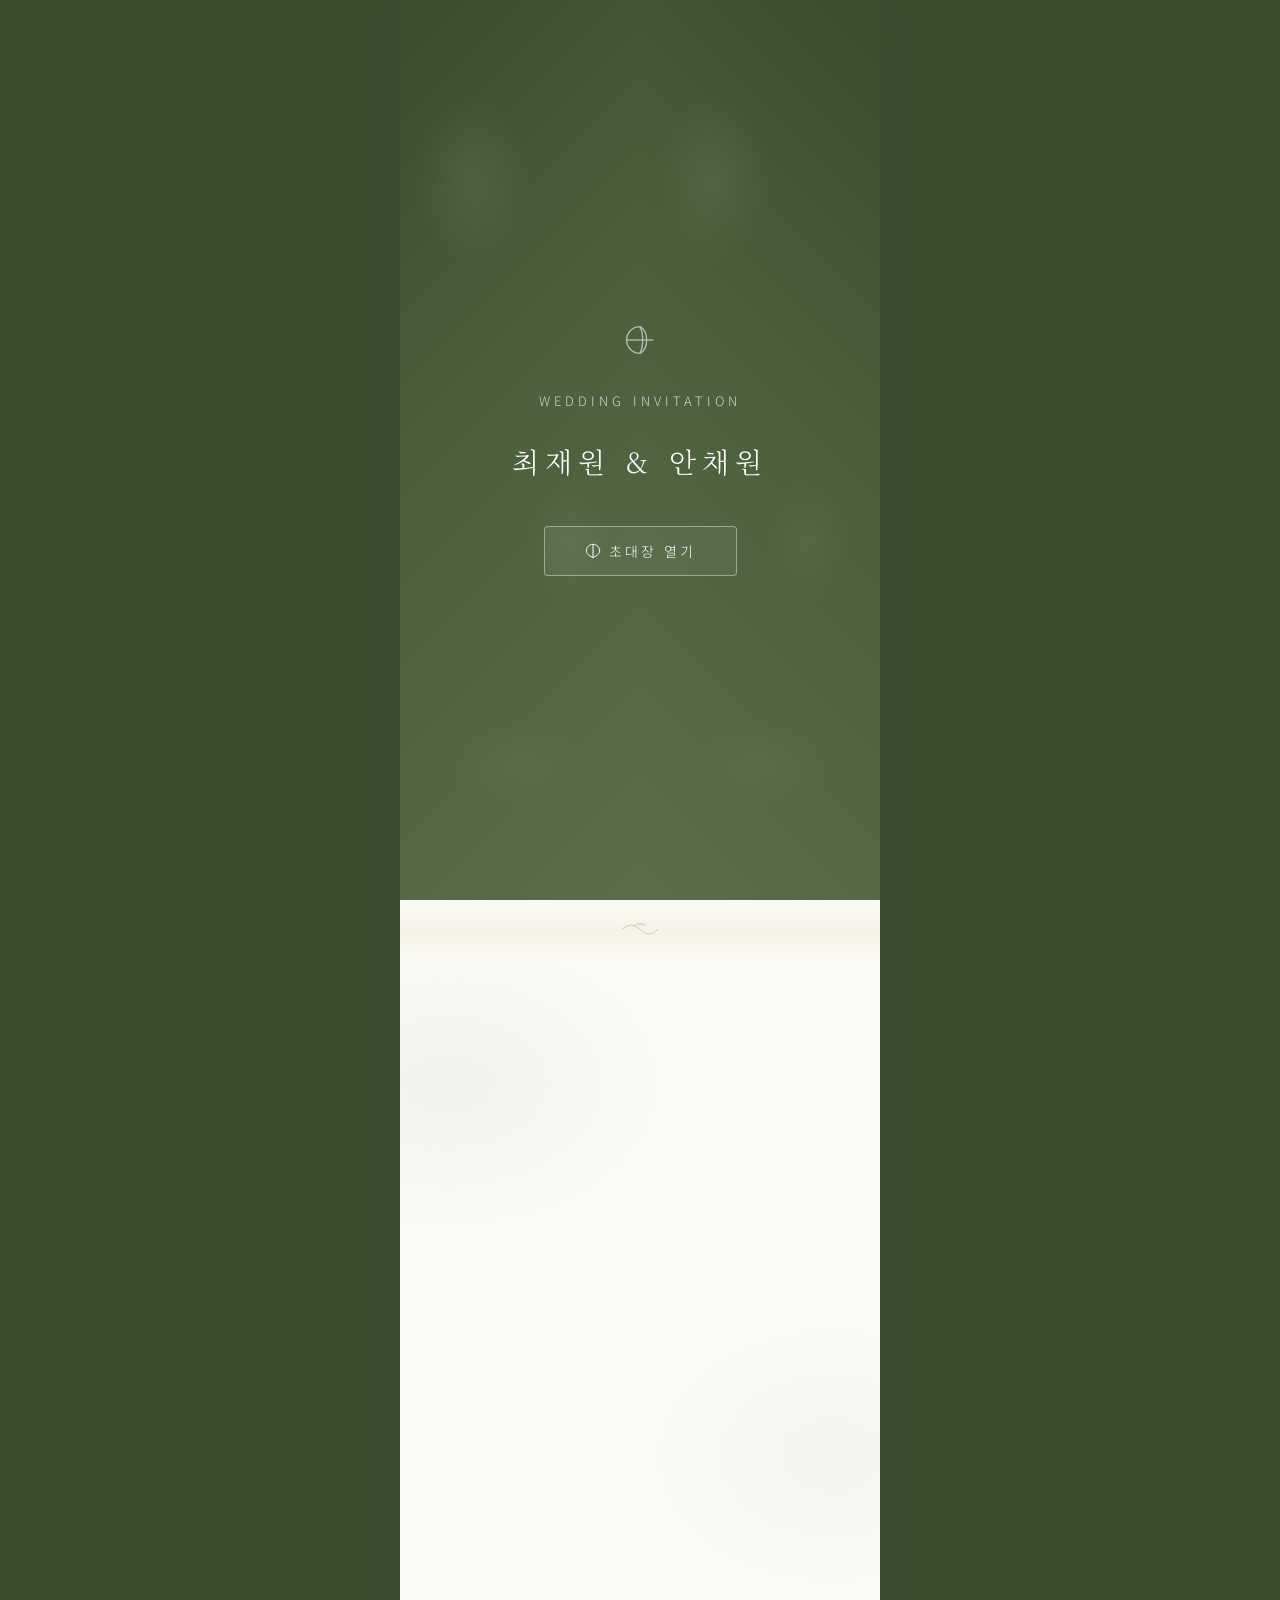
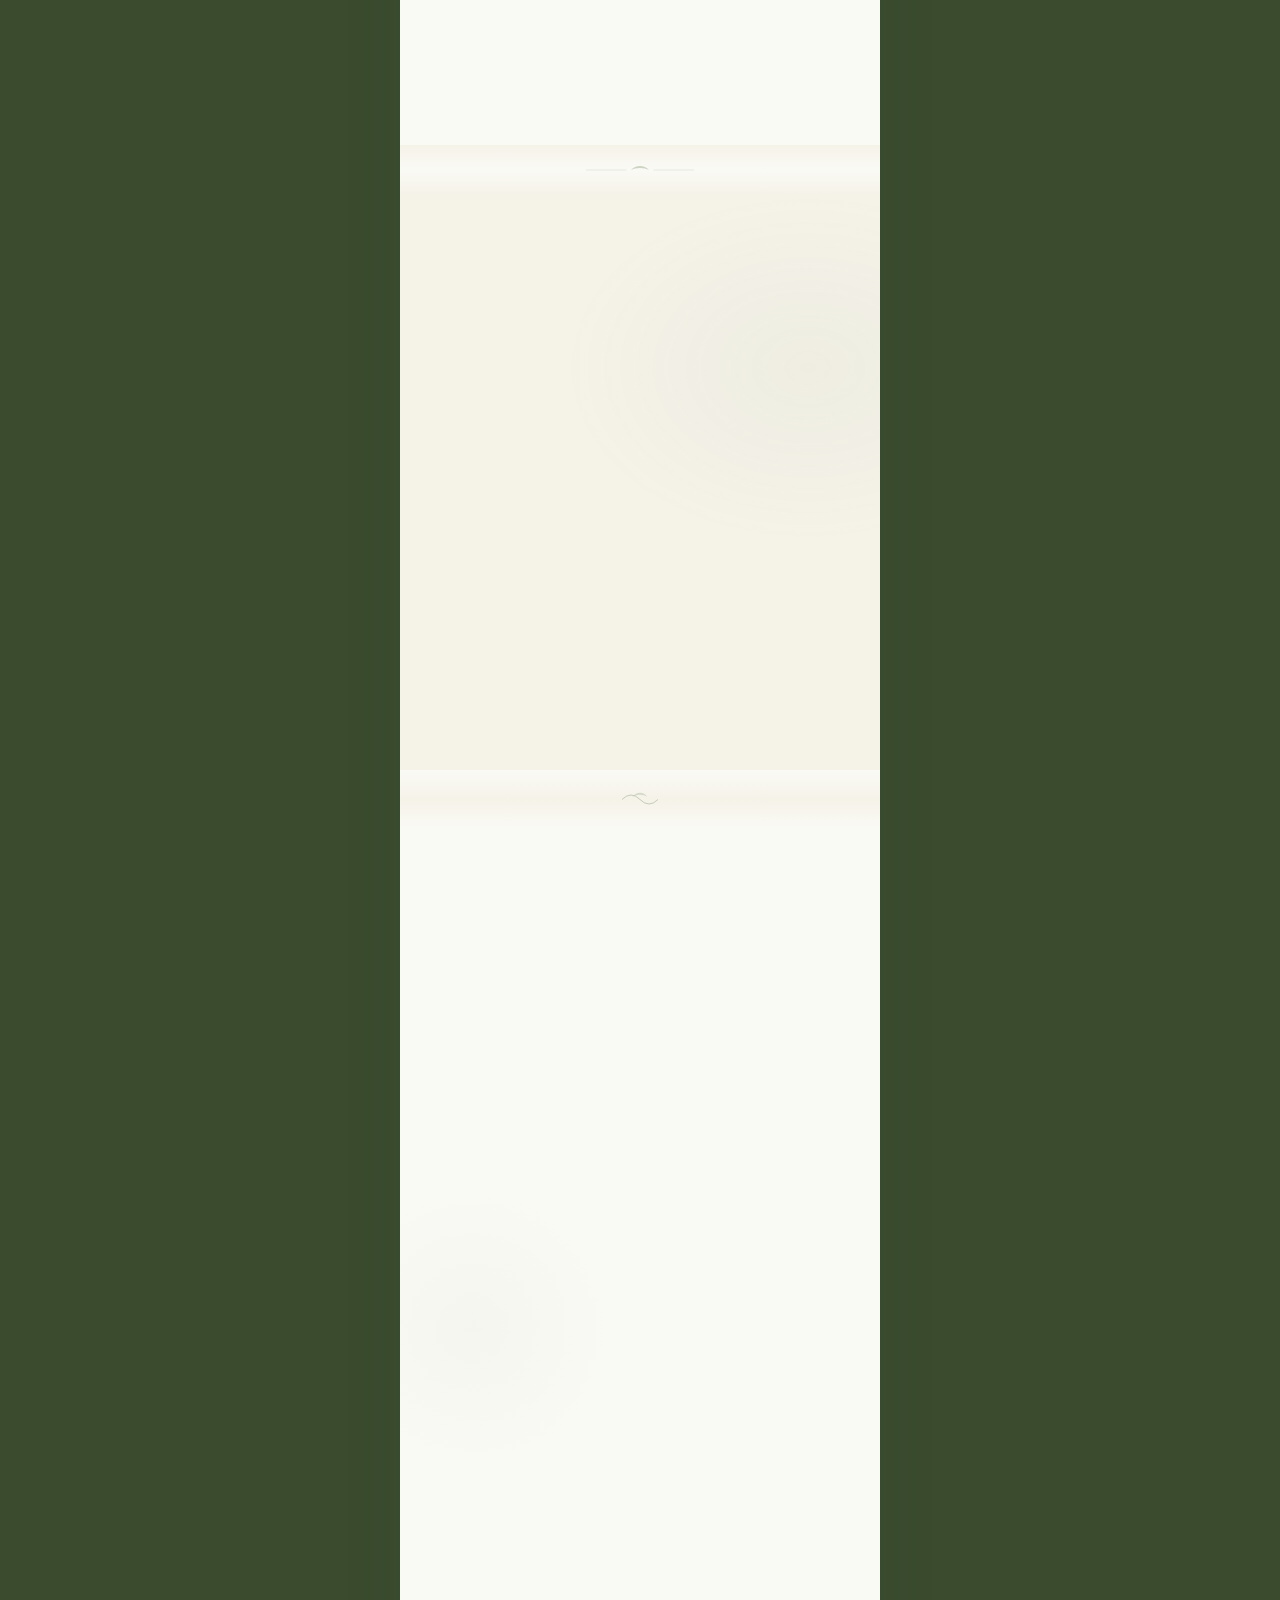
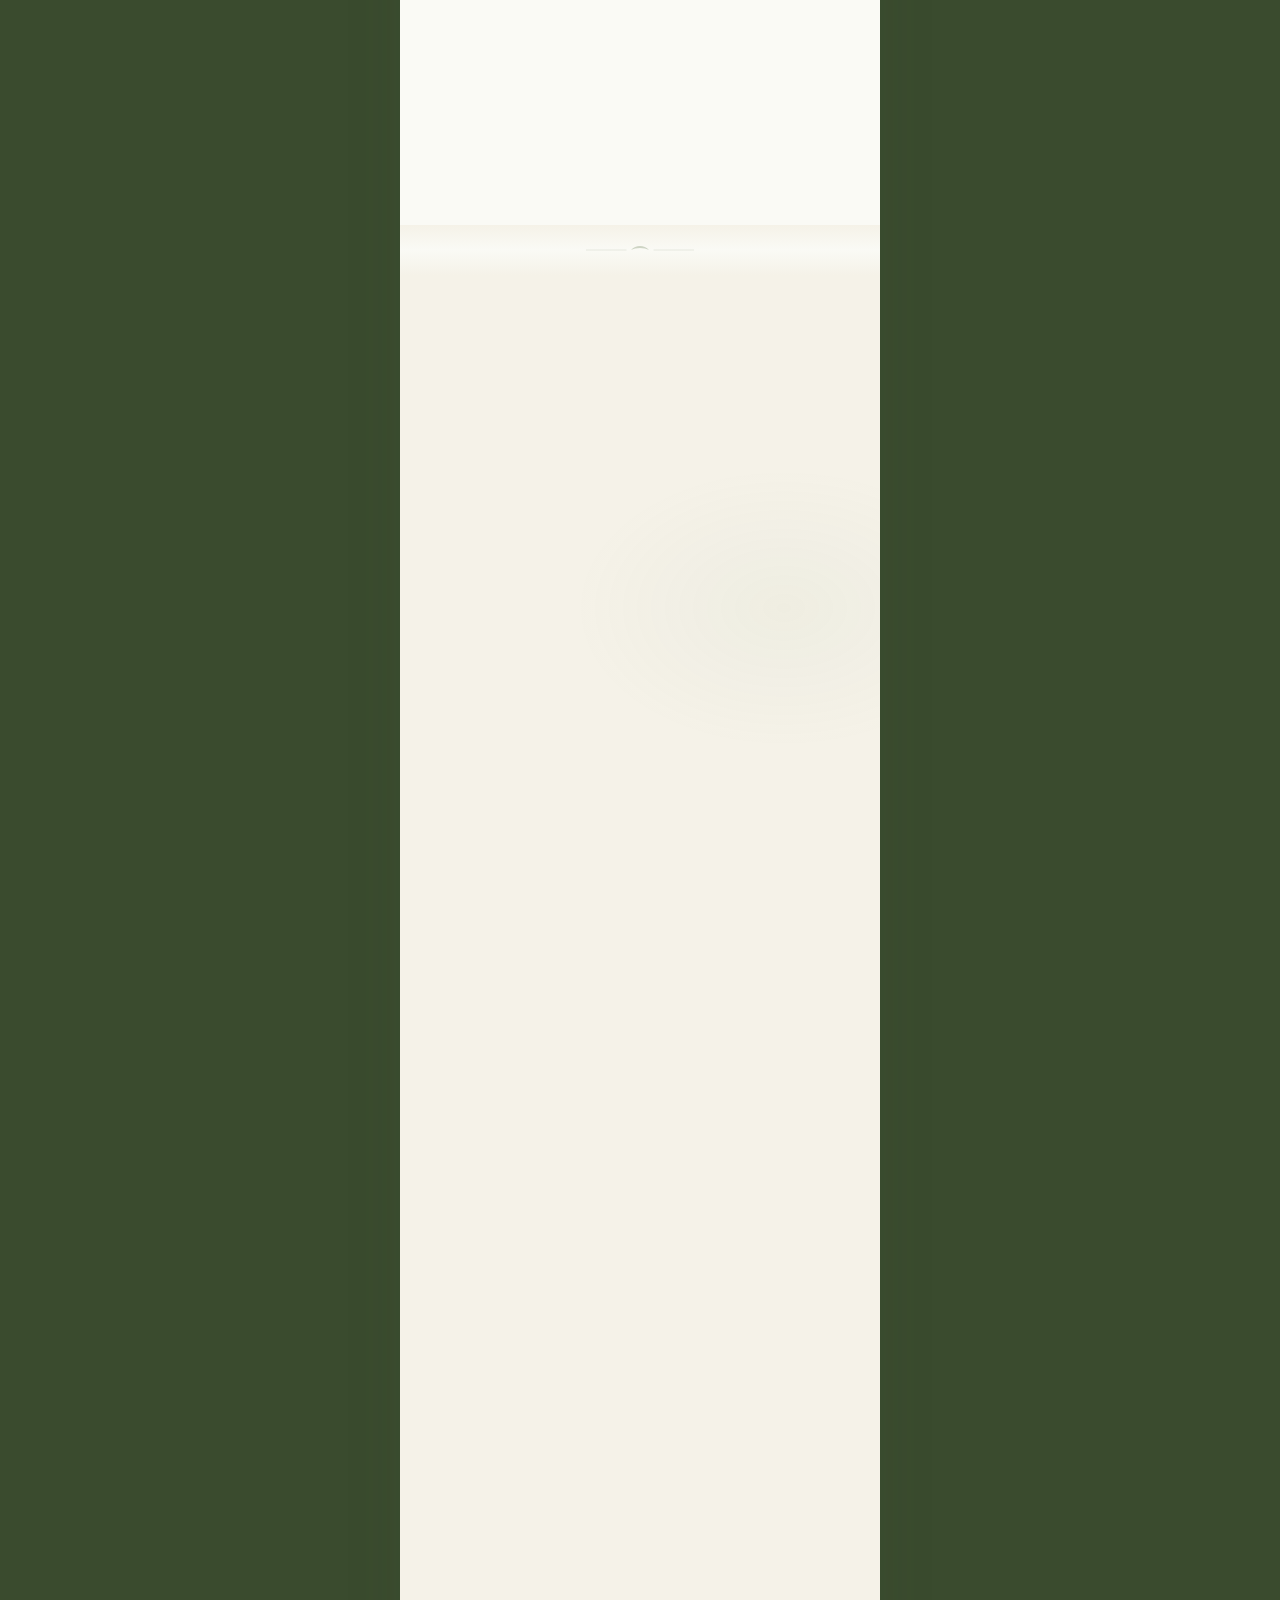
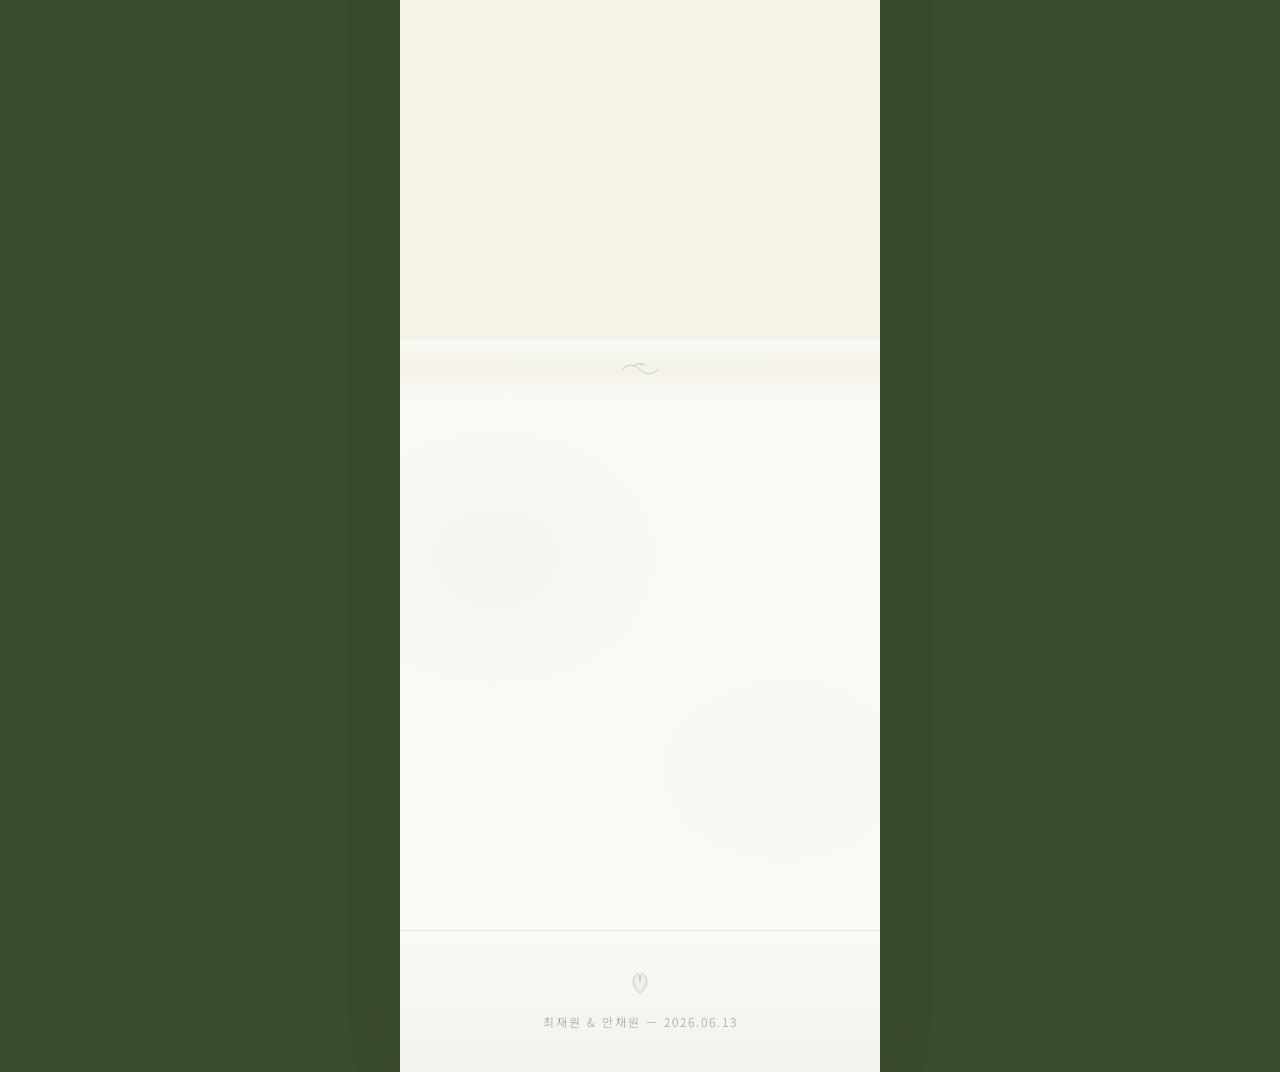
==== commit 1d5a187b: "Add dress code section after greeting 인사말 아래에 드레스코드 안내 추가  Co-Authored-By: Claude Opus 4.6 (1M conte" ====
--- a/nature-green/index.html
+++ b/nature-green/index.html
@@ -148,6 +148,13 @@
         <div class="greeting__parents animate-item" data-animate="fade-up" id="greetingParents"></div>
       </div>
     </section>
+
+    <!-- ─── Dress Code ─── -->
+    <div class="dresscode animate-item" data-animate="fade-up">
+      <p class="dresscode__label">👗 Dress Code</p>
+      <p class="dresscode__text">신랑&신부보다 예뻐도됨!!</p>
+      <p class="dresscode__sub">흰색도 좋으니 밝고 화사하게 입고와서 즐겨주세요😘</p>
+    </div>
 
     <!-- ─── Leaf Divider ─── -->
     <div class="leaf-divider leaf-divider--alt" aria-hidden="true">
--- a/nature-green/styles.css
+++ b/nature-green/styles.css
@@ -399,6 +399,39 @@
   text-align: center;
 }
 
+/* ── 드레스코드 ── */
+.dresscode {
+  text-align: center;
+  padding: var(--spacing-lg) var(--spacing-md);
+  margin: 0 auto;
+  max-width: 400px;
+}
+
+.dresscode__label {
+  font-family: var(--font-sans);
+  font-size: 0.8rem;
+  font-weight: 500;
+  letter-spacing: 0.1em;
+  color: var(--color-forest);
+  margin-bottom: 8px;
+}
+
+.dresscode__text {
+  font-family: var(--font-serif);
+  font-size: 1rem;
+  font-weight: 500;
+  color: var(--color-forest-dark);
+  margin-bottom: 6px;
+  line-height: 1.6;
+}
+
+.dresscode__sub {
+  font-family: var(--font-sans);
+  font-size: 0.85rem;
+  color: var(--color-text-light);
+  line-height: 1.6;
+}
+
 .section__title {
   font-family: var(--font-serif);
   font-size: 1.25rem;
